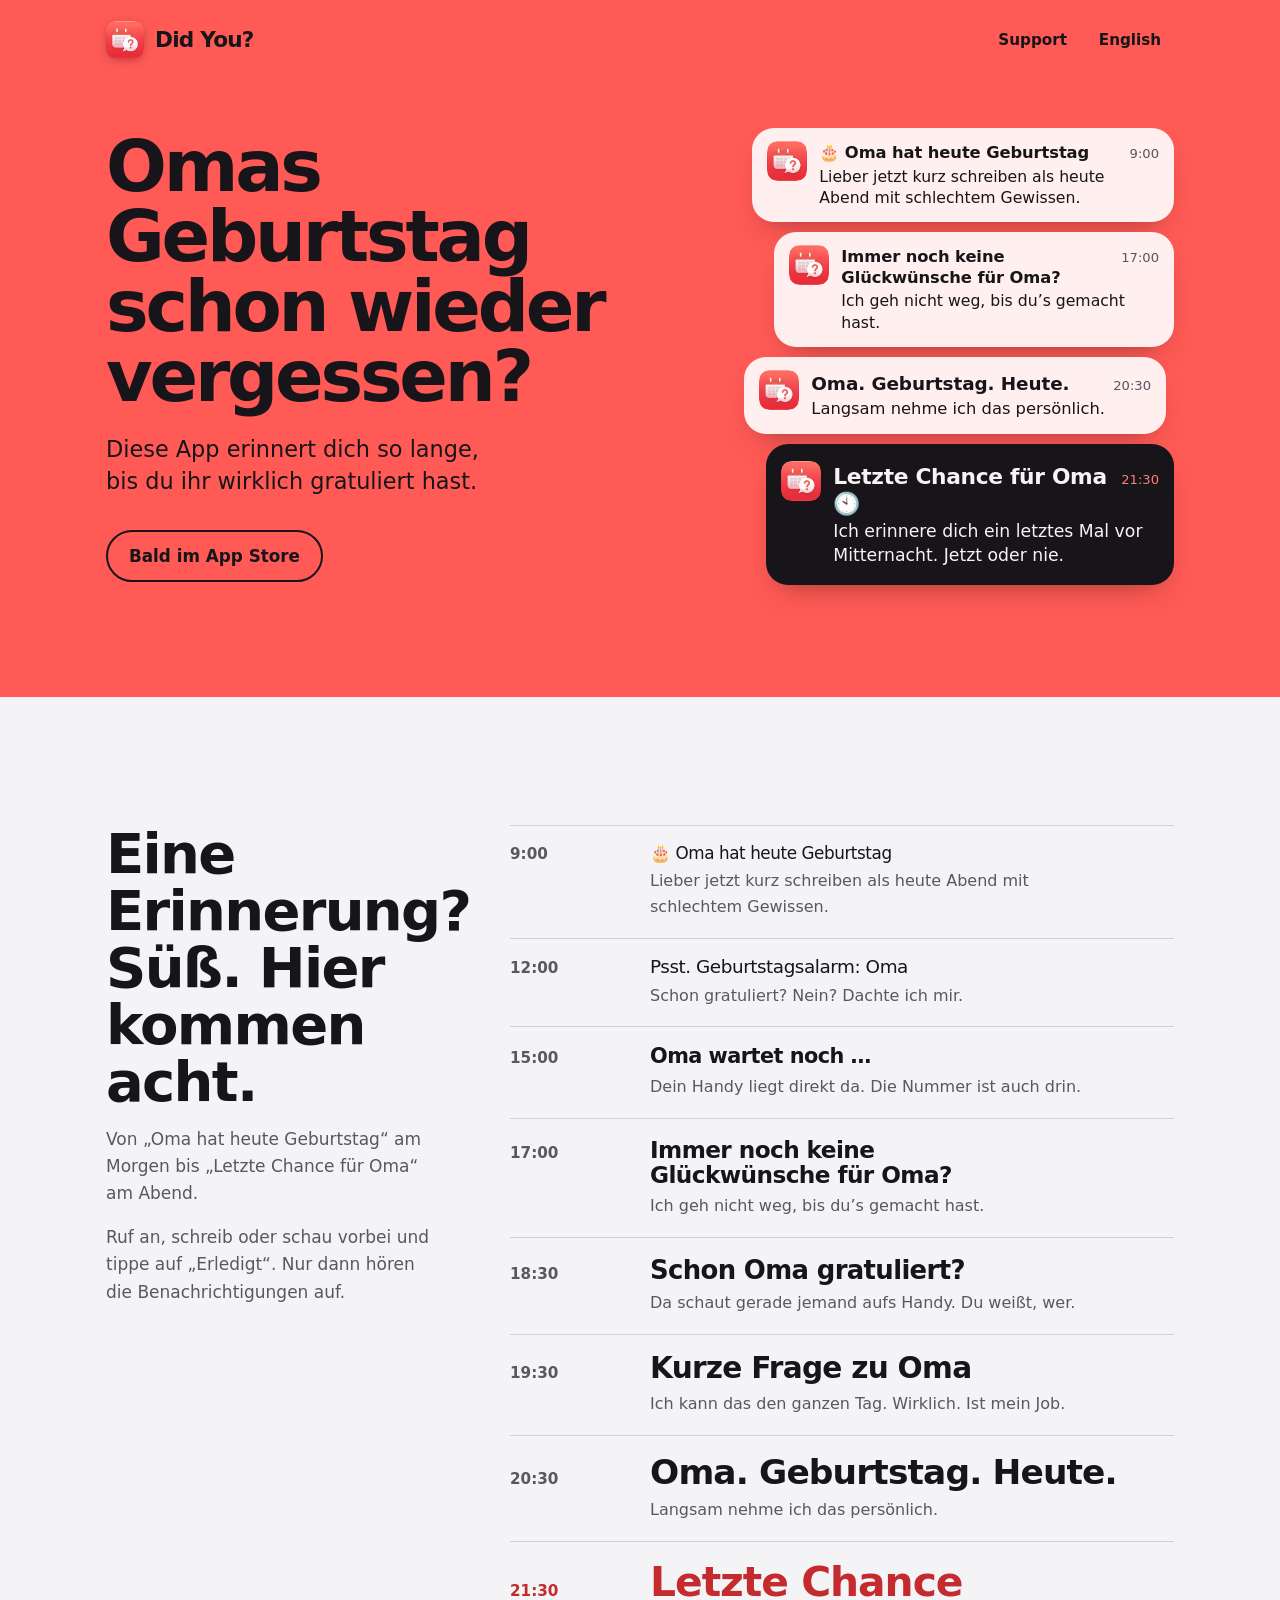
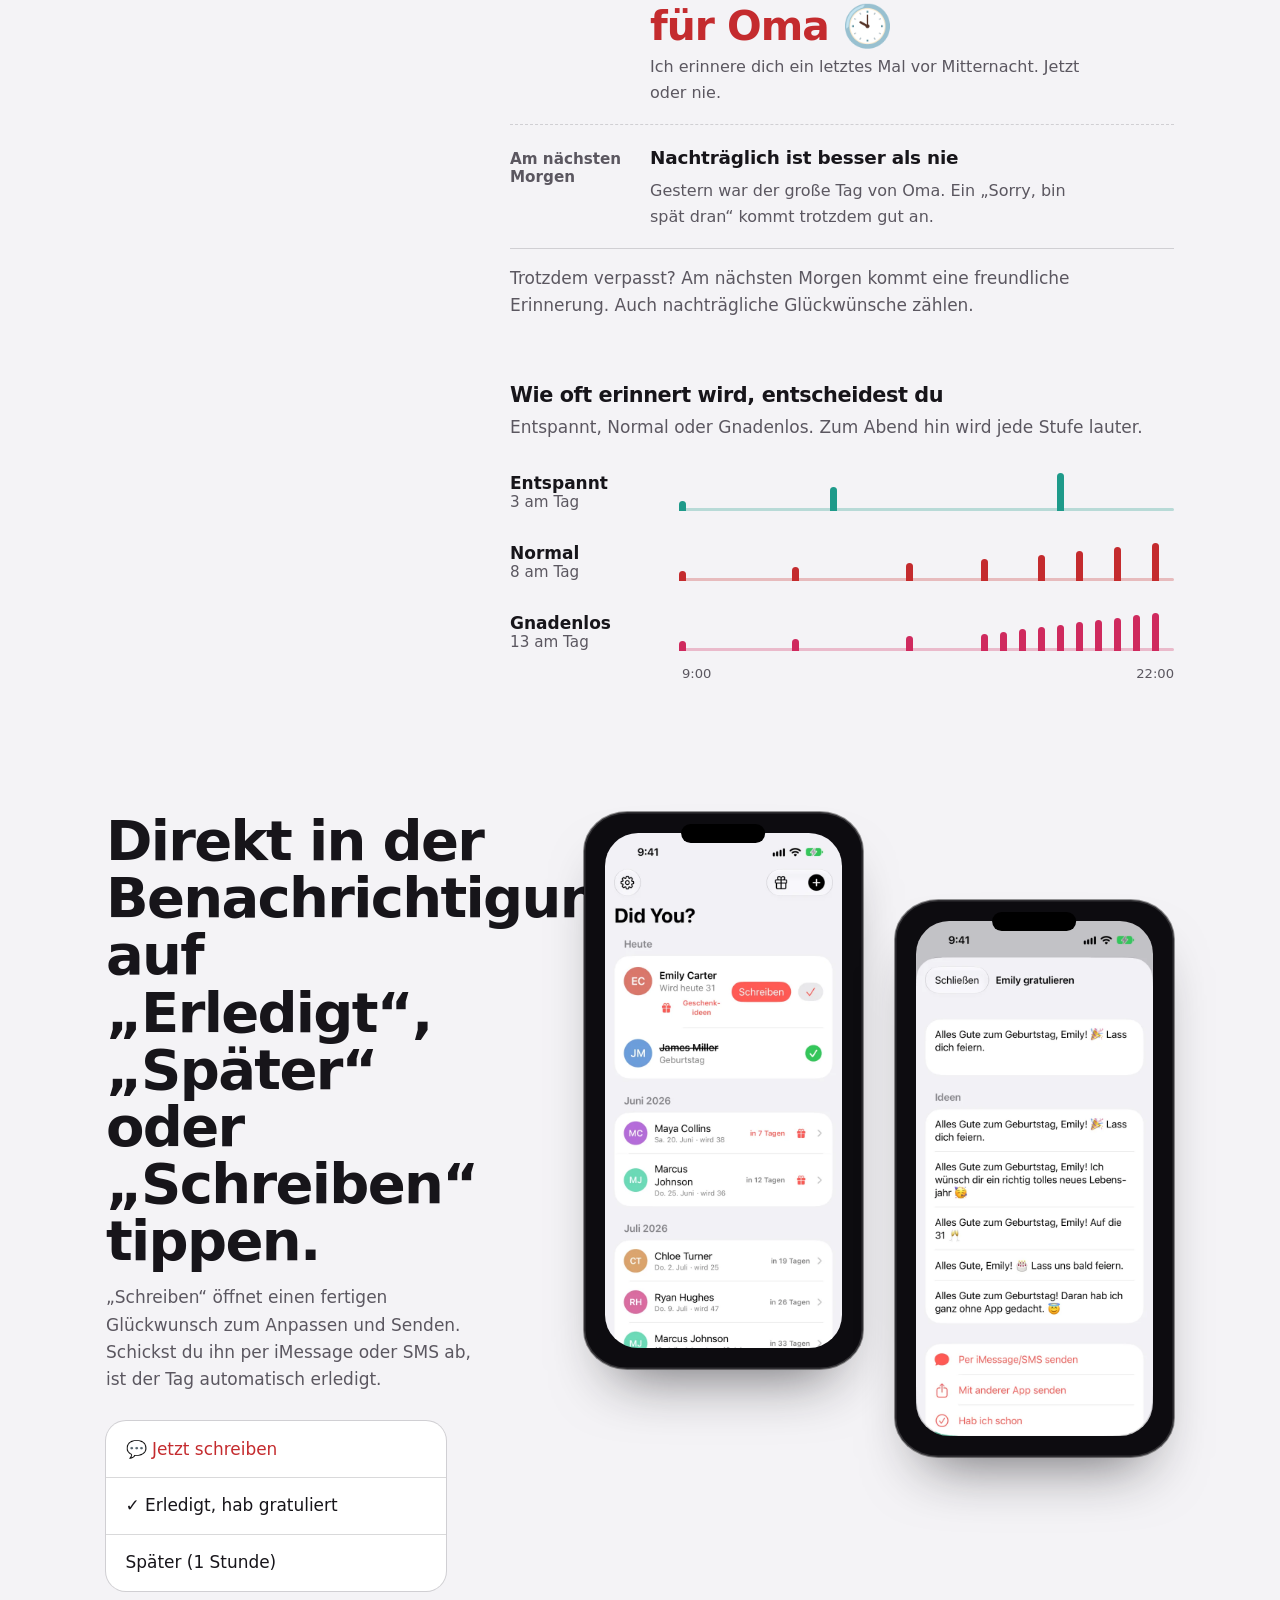
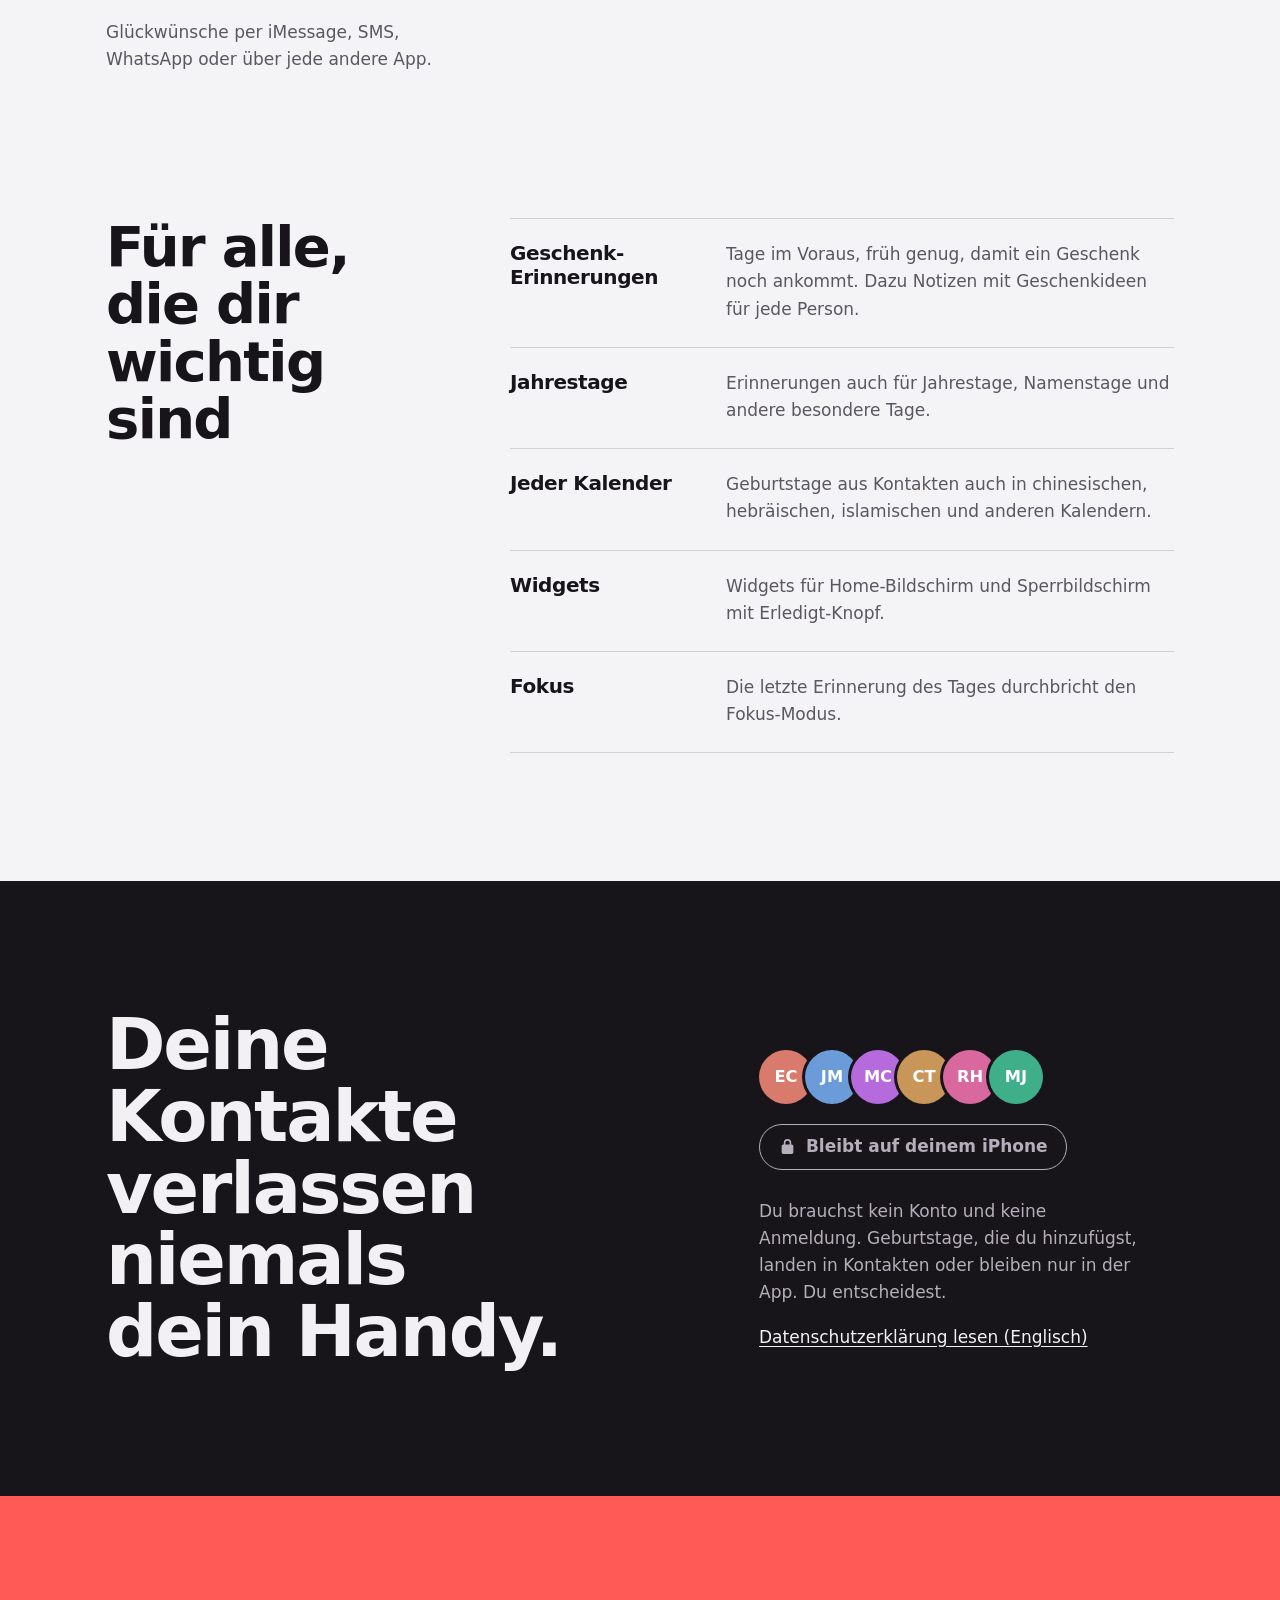
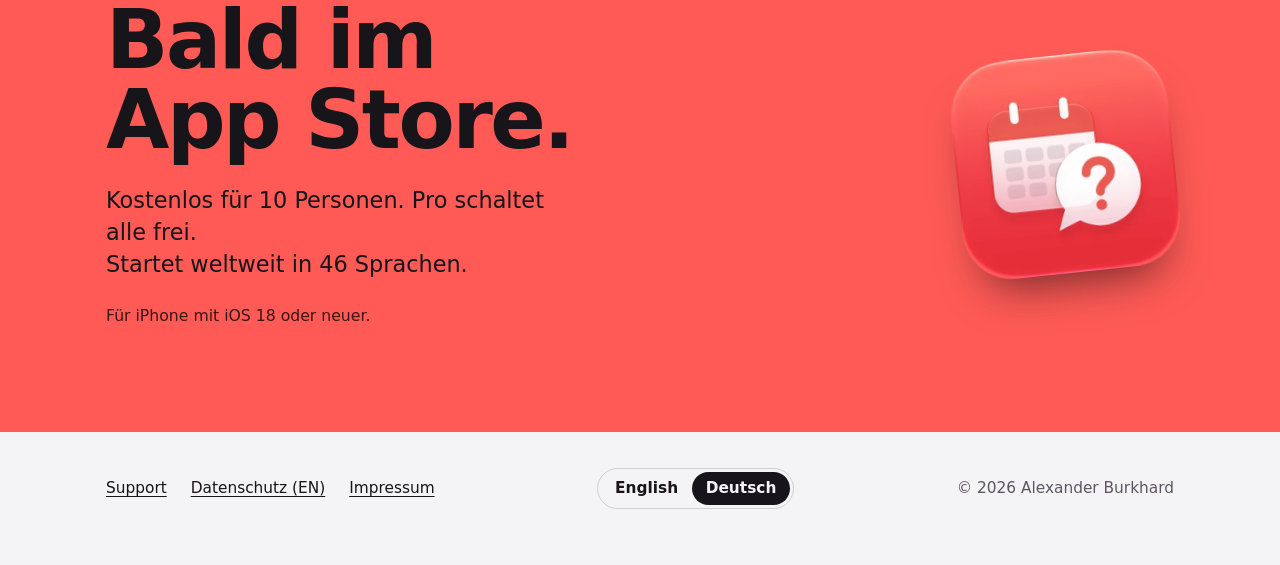
==== de/index.html @ 3298ea06 "Landing page (EN and DE): nag-stack hero, day ladder, levels, Text/Done, privacy, coming soon; suppo" ====
<!doctype html>
<html lang="de">
<head>
<meta charset="utf-8">
<meta name="viewport" content="width=device-width,initial-scale=1">
<title>Did You? – Geburtstagskalender</title>
<meta name="description" content="Für Geburtstage und Jahrestage: Diese App erinnert dich den ganzen Tag, bis du wirklich gratuliert hast.">
<meta name="theme-color" content="#FF5A55">
<meta property="og:title" content="Did You? – Geburtstagskalender">
<meta property="og:description" content="Für Geburtstage und Jahrestage: Diese App erinnert dich den ganzen Tag, bis du wirklich gratuliert hast.">
<meta property="og:type" content="website">
<link rel="canonical" href="https://didyou.alexanderburkhard.com/de/">
<link rel="alternate" hreflang="en" href="https://didyou.alexanderburkhard.com/">
<link rel="alternate" hreflang="de" href="https://didyou.alexanderburkhard.com/de/">
<link rel="alternate" hreflang="x-default" href="https://didyou.alexanderburkhard.com/">
<link rel="icon" href="../favicon.svg" type="image/svg+xml">
<link rel="apple-touch-icon" href="../apple-touch-icon.png">
<link rel="stylesheet" href="../style.css">
</head>
<body>
<a class="skip" href="#main">Zum Inhalt springen</a>

<div class="coral hero">
  <div class="wrap">
    <header class="top">
  <a class="brand" href="./"><img src="../img/icon.webp" alt="" width="38" height="38"><span>Did You?</span></a>
  <nav aria-label="Main">
    <a href="support/">Support</a>
    <a href="../" hreflang="en" lang="en">English</a>
  </nav>
</header>
    <div class="hero-grid">
      <div>
        <h1>Omas Geburtstag schon wieder vergessen?</h1>
        <p class="lede">Diese App erinnert dich so lange, bis du ihr wirklich gratuliert hast.</p>
        <p class="soon">Bald im App Store</p>
      </div>
      <ol class="stack" aria-label="Benachrichtigungen zu einem Geburtstag, vom Morgen bis zum Abend">
      <li class="note" style="--i:0"><img src="../img/icon.webp" alt="" width="40" height="40"><div><p class="note-top"><b>🎂 Oma hat heute Geburtstag</b><time datetime="09:00">9:00</time></p><p>Lieber jetzt kurz schreiben als heute Abend mit schlechtem Gewissen.</p></div></li>
      <li class="note" style="--i:1"><img src="../img/icon.webp" alt="" width="40" height="40"><div><p class="note-top"><b>Immer noch keine Glückwünsche für Oma?</b><time datetime="17:00">17:00</time></p><p>Ich geh nicht weg, bis du’s gemacht hast.</p></div></li>
      <li class="note" style="--i:2"><img src="../img/icon.webp" alt="" width="40" height="40"><div><p class="note-top"><b>Oma. Geburtstag. Heute.</b><time datetime="20:30">20:30</time></p><p>Langsam nehme ich das persönlich.</p></div></li>
      <li class="note" style="--i:3"><img src="../img/icon.webp" alt="" width="40" height="40"><div><p class="note-top"><b>Letzte Chance für Oma 🕙</b><time datetime="21:30">21:30</time></p><p>Ich erinnere dich ein letztes Mal vor Mitternacht. Jetzt oder nie.</p></div></li>
      </ol>
    </div>
  </div>
</div>

<main id="main">
  <section class="section wrap">
    <div class="split">
      <div class="sticky copy">
        <h2>Eine Erinnerung? Süß. Hier kommen acht.</h2>
        <p>Von „Oma hat heute Geburtstag“ am Morgen bis „Letzte Chance für Oma“ am Abend.</p>
        <p>Ruf an, schreib oder schau vorbei und tippe auf „Erledigt“. Nur dann hören die Benachrichtigungen auf.</p>
      </div>
      <div>
        <ol class="day">
        <li style="--s:1.05rem;--w:500"><time datetime="09:00">9:00</time><div><p class="t">🎂 Oma hat heute Geburtstag</p><p class="b">Lieber jetzt kurz schreiben als heute Abend mit schlechtem Gewissen.</p></div></li>
        <li style="--s:1.15rem;--w:500"><time datetime="12:00">12:00</time><div><p class="t">Psst. Geburtstagsalarm: Oma</p><p class="b">Schon gratuliert? Nein? Dachte ich mir.</p></div></li>
        <li style="--s:1.3rem;--w:600"><time datetime="15:00">15:00</time><div><p class="t">Oma wartet noch …</p><p class="b">Dein Handy liegt direkt da. Die Nummer ist auch drin.</p></div></li>
        <li style="--s:1.45rem;--w:600"><time datetime="17:00">17:00</time><div><p class="t">Immer noch keine Glückwünsche für Oma?</p><p class="b">Ich geh nicht weg, bis du’s gemacht hast.</p></div></li>
        <li style="--s:1.62rem;--w:700"><time datetime="18:30">18:30</time><div><p class="t">Schon Oma gratuliert?</p><p class="b">Da schaut gerade jemand aufs Handy. Du weißt, wer.</p></div></li>
        <li style="--s:1.85rem;--w:700"><time datetime="19:30">19:30</time><div><p class="t">Kurze Frage zu Oma</p><p class="b">Ich kann das den ganzen Tag. Wirklich. Ist mein Job.</p></div></li>
        <li style="--s:2.15rem;--w:800"><time datetime="20:30">20:30</time><div><p class="t">Oma. Geburtstag. Heute.</p><p class="b">Langsam nehme ich das persönlich.</p></div></li>
        <li class="last" style="--s:2.55rem;--w:800"><time datetime="21:30">21:30</time><div><p class="t">Letzte Chance für Oma 🕙</p><p class="b">Ich erinnere dich ein letztes Mal vor Mitternacht. Jetzt oder nie.</p></div></li>
        <li class="late"><span class="when">Am nächsten Morgen</span><div><p class="t">Nachträglich ist besser als nie</p><p class="b">Gestern war der große Tag von Oma. Ein „Sorry, bin spät dran“ kommt trotzdem gut an.</p></div></li>
        </ol>
        <p class="late-note" style="color:var(--muted);margin:16px 0 0;max-width:52ch">Trotzdem verpasst? Am nächsten Morgen kommt eine freundliche Erinnerung. Auch nachträgliche Glückwünsche zählen.</p>
        <div class="levels">
          <h3>Wie oft erinnert wird, entscheidest du</h3>
          <p>Entspannt, Normal oder Gnadenlos. Zum Abend hin wird jede Stufe lauter.</p>
        <div class="lv"><div class="lv-name">Entspannt<small>3 am Tag</small></div><div class="strip" style="--c:var(--chill)" aria-hidden="true"><i style="--x:0.0%;--h:10px"></i><i style="--x:30.8%;--h:24px"></i><i style="--x:76.9%;--h:38px"></i></div></div>
        <div class="lv"><div class="lv-name">Normal<small>8 am Tag</small></div><div class="strip" style="--c:var(--coral-text)" aria-hidden="true"><i style="--x:0.0%;--h:10px"></i><i style="--x:23.1%;--h:14px"></i><i style="--x:46.2%;--h:18px"></i><i style="--x:61.5%;--h:22px"></i><i style="--x:73.1%;--h:26px"></i><i style="--x:80.8%;--h:30px"></i><i style="--x:88.5%;--h:34px"></i><i style="--x:96.2%;--h:38px"></i></div></div>
        <div class="lv"><div class="lv-name">Gnadenlos<small>13 am Tag</small></div><div class="strip" style="--c:var(--relentless)" aria-hidden="true"><i style="--x:0.0%;--h:10px"></i><i style="--x:23.1%;--h:12px"></i><i style="--x:46.2%;--h:15px"></i><i style="--x:61.5%;--h:17px"></i><i style="--x:65.4%;--h:19px"></i><i style="--x:69.2%;--h:22px"></i><i style="--x:73.1%;--h:24px"></i><i style="--x:76.9%;--h:26px"></i><i style="--x:80.8%;--h:29px"></i><i style="--x:84.6%;--h:31px"></i><i style="--x:88.5%;--h:33px"></i><i style="--x:92.3%;--h:36px"></i><i style="--x:96.2%;--h:38px"></i></div></div>
          <div class="axis" aria-hidden="true"><span>9:00</span><span>22:00</span></div>
        </div>
      </div>
    </div>
  </section>

  <section class="section wrap" style="padding-top:0">
    <div class="split flip">
      <div class="copy act">
        <h2>Direkt in der Benachrichtigung auf „Erledigt“, „Später“ oder „Schreiben“ tippen.</h2>
        <p>„Schreiben“ öffnet einen fertigen Glückwunsch zum Anpassen und Senden. Schickst du ihn per iMessage oder SMS ab, ist der Tag automatisch erledigt.</p>
        <ul class="actions" aria-label="Aktionen in der Benachrichtigung">
        <li>💬 Jetzt schreiben</li>
        <li>✓ Erledigt, hab gratuliert</li>
        <li>Später (1 Stunde)</li>
        </ul>
        <p class="after">Glückwünsche per iMessage, SMS, WhatsApp oder über jede andere App.</p>
      </div>
      <div class="phones">
        <figure class="phone"><picture><source media="(prefers-color-scheme: dark)" srcset="../img/home-de-dark.webp"><img src="../img/home-de-light.webp" alt="Die Startseite der App: ein Geburtstag heute mit den Knöpfen Schreiben und Erledigt, darunter die nächsten Geburtstage." width="640" height="1392" loading="lazy"></picture></figure>
        <figure class="phone"><picture><source media="(prefers-color-scheme: dark)" srcset="../img/compose-de-dark.webp"><img src="../img/compose-de-light.webp" alt="Die Glückwunsch-Ansicht: fertige Geburtstagsnachrichten, darunter Per iMessage/SMS senden und Mit anderer App senden." width="640" height="1392" loading="lazy"></picture></figure>
      </div>
    </div>
  </section>

  <section class="section wrap" style="padding-top:0">
    <div class="split">
      <div class="sticky copy">
        <h2>Für alle, die dir wichtig sind</h2>
      </div>
      <div class="facts">
      <div class="fact"><h3>Geschenk-Erinnerungen</h3><p>Tage im Voraus, früh genug, damit ein Geschenk noch ankommt. Dazu Notizen mit Geschenkideen für jede Person.</p></div>
      <div class="fact"><h3>Jahrestage</h3><p>Erinnerungen auch für Jahrestage, Namenstage und andere besondere Tage.</p></div>
      <div class="fact"><h3>Jeder Kalender</h3><p>Geburtstage aus Kontakten auch in chinesischen, hebräischen, islamischen und anderen Kalendern.</p></div>
      <div class="fact"><h3>Widgets</h3><p>Widgets für Home-Bildschirm und Sperrbildschirm mit Erledigt-Knopf.</p></div>
      <div class="fact"><h3>Fokus</h3><p>Die letzte Erinnerung des Tages durchbricht den Fokus-Modus.</p></div>
      </div>
    </div>
  </section>

  <section class="band">
    <div class="section wrap">
      <div class="band-grid">
        <h2>Deine Kontakte verlassen niemals dein Handy.</h2>
        <div>
          <ul class="faces" aria-hidden="true"><li style="background:#D97B6C">EC</li><li style="background:#6B9BD8">JM</li><li style="background:#B56BDB">MC</li><li style="background:#C9965A">CT</li><li style="background:#D9689F">RH</li><li style="background:#3FAF8A">MJ</li></ul>
          <p class="stays"><svg viewBox="0 0 16 16" aria-hidden="true"><path fill="currentColor" d="M8 1a3.5 3.5 0 0 0-3.5 3.5V6H4a1.5 1.5 0 0 0-1.5 1.5v6A1.5 1.5 0 0 0 4 15h8a1.5 1.5 0 0 0 1.5-1.5v-6A1.5 1.5 0 0 0 12 6h-.5V4.5A3.5 3.5 0 0 0 8 1Zm2 5H6V4.5a2 2 0 1 1 4 0V6Z"/></svg><span>Bleibt auf deinem iPhone</span></p>
          <p>Du brauchst kein Konto und keine Anmeldung. Geburtstage, die du hinzufügst, landen in Kontakten oder bleiben nur in der App. Du entscheidest.</p>
          <p><a href="../privacy/" hreflang="en" lang="en">Datenschutzerklärung lesen (Englisch)</a></p>
        </div>
      </div>
    </div>
  </section>

  <section class="coral closing">
    <div class="section wrap closing-grid">
      <div>
        <h2>Bald im App Store.</h2>
        <p class="lede">Kostenlos für 10 Personen. Pro schaltet alle frei.<br>Startet weltweit in 46 Sprachen.</p>
        <p class="fine quiet">Für iPhone mit iOS 18 oder neuer.</p>
      </div>
      <img class="closing-icon" src="../img/icon.webp" alt="" width="256" height="256">
    </div>
  </section>
</main>

<footer class="wrap foot">
  <nav aria-label="Footer">
    <a href="support/">Support</a>
    <a href="../privacy/" hreflang="en" lang="en">Datenschutz (EN)</a>
    <a href="../impressum/" hreflang="de" lang="de">Impressum</a>
  </nav>
  <div class="lang" aria-label="Language"><a href="../" hreflang="en" lang="en">English</a><span aria-current="true">Deutsch</span></div>
  <span>© 2026 Alexander Burkhard</span>
</footer>
</body>
</html>
---- style.css ----
/* Did You? site. One stylesheet for the landing pages and the support, privacy and impressum pages.
   System fonts only (SF Pro on Apple devices), no third-party requests. Light and dark follow the device. */

:root{
  color-scheme:light dark;
  --bg:#F4F3F6; --surface:#FFFFFF; --ink:#17151A; --muted:#5B5760; --line:rgba(23,21,26,.16);
  --coral:#FF5A55; --coral-text:#C42B2E;
  --on-coral:#17151A; --on-coral-2:#3A1517;
  --band:#17151A; --band-ink:#F3F0F4; --band-muted:#B4AFBA;
  --chill:#1E9A8A; --relentless:#CF2A5E;
  --font:-apple-system,BlinkMacSystemFont,"SF Pro Text","Segoe UI",system-ui,Roboto,"Helvetica Neue",Arial,sans-serif;
  --display:-apple-system,BlinkMacSystemFont,"SF Pro Display","Segoe UI",system-ui,Roboto,"Helvetica Neue",Arial,sans-serif;
  --round:ui-rounded,"SF Pro Rounded",-apple-system,BlinkMacSystemFont,"Segoe UI",system-ui,sans-serif;
  --gutter:clamp(20px,5vw,56px);
  --max:1180px;
}
@media (prefers-color-scheme:dark){
  :root{
    --bg:#17151A; --surface:#232027; --ink:#F3F0F4; --muted:#A29DA8; --line:rgba(243,240,244,.17);
    --coral-text:#FF7B76;
    --band:#262329; --band-ink:#F3F0F4; --band-muted:#B4AFBA;
    --chill:#4CC9B8; --relentless:#F0548A;
  }
}

*,*::before,*::after{box-sizing:border-box}
html{-webkit-text-size-adjust:100%;scroll-behavior:smooth}
body{margin:0;background:var(--bg);color:var(--ink);font:400 1.0625rem/1.6 var(--font);-webkit-font-smoothing:antialiased;text-rendering:optimizeLegibility}
img{max-width:100%;height:auto}
a{color:var(--coral-text);text-underline-offset:.18em}
a:hover{text-decoration-thickness:2px}
:focus-visible{outline:3px solid currentColor;outline-offset:3px;border-radius:4px}
.wrap{max-width:var(--max);margin-inline:auto;padding-inline:var(--gutter)}
.skip{position:absolute;left:-999px;top:8px;background:var(--ink);color:var(--bg);padding:.6em 1em;border-radius:8px;z-index:10}
.skip:focus{left:8px}

/* Coral fields: the app icon's colour, flat. Text on them is the charcoal ink, never white. */
.coral{background:var(--coral);color:var(--on-coral)}
.coral a{color:inherit}
.coral .quiet{color:var(--on-coral-2)}

/* Header */
.top{display:flex;align-items:center;justify-content:space-between;gap:16px;padding-block:20px}
.brand{display:flex;align-items:center;gap:11px;color:inherit;text-decoration:none;font:800 1.35rem/1 var(--display);letter-spacing:-.035em}
.brand img{width:38px;height:38px;border-radius:10px;box-shadow:0 2px 8px -2px rgba(58,21,23,.45)}
.top nav{display:flex;gap:6px;font-weight:600;font-size:.95rem}
.top nav a{color:inherit;text-decoration:none;padding:.5em .85em;border-radius:999px}
.top nav a:hover{background:rgba(23,21,26,.12)}

/* Type */
h1,h2,h3{font-family:var(--display);margin:0;text-wrap:balance}
h1{font-weight:800;font-size:clamp(2.6rem,6.2vw,5.3rem);line-height:.98;letter-spacing:-.045em}
h2{font-weight:800;font-size:clamp(2rem,4.4vw,3.5rem);line-height:1.02;letter-spacing:-.04em}
html[lang=de] h2{letter-spacing:-.03em}
p{margin:0 0 1em}
.lede{font-size:clamp(1.12rem,1.9vw,1.4rem);line-height:1.42}
.section{padding-block:clamp(64px,10vw,128px)}
.split{display:grid;gap:40px}
@media (min-width:920px){
  .split{grid-template-columns:minmax(0,4fr) minmax(0,8fr);gap:72px}
  .split.flip{grid-template-columns:minmax(0,5fr) minmax(0,7fr);gap:56px}
  .sticky{position:sticky;top:32px;align-self:start}
}
.copy h2+p{margin-top:.9em}
.copy p{color:var(--muted);max-width:34ch}

/* Hero */
.hero{overflow-x:clip}
.hero-grid{display:grid;gap:44px;padding-block:clamp(20px,4vw,48px) clamp(56px,9vw,112px)}
@media (min-width:920px){.hero-grid{grid-template-columns:minmax(0,7fr) minmax(0,5fr);gap:56px;align-items:center}}
.hero h1{margin-bottom:.32em;max-width:11ch}
html[lang=de] .hero h1{max-width:12ch;font-size:clamp(2.45rem,5.6vw,4.7rem)}
.hero .lede{max-width:27ch;margin-bottom:32px}
.soon{display:inline-block;margin:0;border:2px solid var(--on-coral);border-radius:999px;padding:.62em 1.25em;font-weight:700;font-size:1.05rem;cursor:default}

/* The nag stack: notifications as iOS draws them, getting heavier through the day */
.stack{list-style:none;margin:0;padding:0;display:grid;gap:10px;max-width:480px;justify-self:end;width:100%}
.note{display:flex;gap:12px;align-items:flex-start;background:rgba(255,255,255,.9);color:#17151A;border-radius:22px;padding:13px 15px 14px;box-shadow:0 14px 28px -16px rgba(58,21,23,.55);animation:arrive .55s cubic-bezier(.2,.8,.2,1) both;animation-delay:calc(var(--i)*170ms + 150ms)}
.note img{flex:none;width:40px;height:40px;border-radius:10px}
.note div{min-width:0;flex:1}
.note-top{display:flex;justify-content:space-between;align-items:baseline;gap:12px;margin:0}
.note b{font:600 1.02rem/1.25 var(--font);letter-spacing:-.005em}
.note time{flex:none;font-size:.82rem;color:#5A5560}
.note p{margin:.15em 0 0;font-size:.98rem;line-height:1.35}
.note:nth-child(2){margin-left:22px}
.note:nth-child(3){margin-left:-8px;margin-right:8px}
.note:nth-child(3) b{font-size:1.15rem}
.note:nth-child(3) p{font-size:1.02rem}
.note:nth-child(4){margin-left:14px;background:#17151A;color:#F7F3F5;padding-block:17px 18px}
.note:nth-child(4) b{font-size:1.36rem;letter-spacing:-.015em}
.note:nth-child(4) p{font-size:1.08rem}
.note:nth-child(4) time{color:#FF7B76}
@keyframes arrive{from{opacity:0;transform:translateY(-14px)}to{opacity:1;transform:none}}
@media (prefers-reduced-motion:reduce){.note{animation:none}html{scroll-behavior:auto}}
@media (max-width:520px){.note:nth-child(2){margin-left:10px}.note:nth-child(3){margin-left:0;margin-right:0}.note:nth-child(4){margin-left:6px}}

/* The day: one nag per row, the type grows with the hour */
.day{list-style:none;margin:0;padding:0}
.day li{display:grid;grid-template-columns:7.5rem minmax(0,1fr);gap:20px;align-items:baseline;padding-block:18px;border-top:1px solid var(--line)}
.day li:last-child{border-bottom:1px solid var(--line)}
.day time,.day .when{font:600 .95rem/1.2 var(--round);font-variant-numeric:tabular-nums;color:var(--muted)}
.day .t{margin:0;font:var(--w) var(--s)/1.08 var(--display);letter-spacing:-.025em;text-wrap:balance;color:var(--ink)}
.day .b{margin:.4em 0 0;color:var(--muted);font-size:1rem;max-width:44ch}
.day .last .t,.day .last time{color:var(--coral-text)}
.day .late .t{font-size:1.15rem;font-weight:600;letter-spacing:-.01em}
.day .late{border-top-style:dashed}
@media (max-width:599px){.day li{grid-template-columns:1fr;gap:4px}.day .t{font-size:calc(var(--s)*.88)}.day .late .t{font-size:1.1rem}}

/* Levels: real slot times on a 9:00 to 22:00 axis */
.levels{margin-top:64px}
.levels h3{font-weight:700;font-size:1.3rem;line-height:1.2;letter-spacing:-.02em;margin-bottom:6px}
.levels>p{color:var(--muted);margin-bottom:12px}
.lv{display:grid;grid-template-columns:9.5rem minmax(0,1fr);gap:20px;align-items:end;padding-block:12px}
.lv-name{font-weight:700;line-height:1.2}
.lv-name small{display:block;font-weight:500;color:var(--muted);font-size:.95rem}
.strip{position:relative;height:46px}
.strip::after{content:"";position:absolute;inset:auto 0 0;height:3px;border-radius:2px;background:var(--c);opacity:.28}
.strip i{position:absolute;bottom:0;left:var(--x);width:7px;margin-left:-3.5px;height:var(--h);border-radius:4px 4px 0 0;background:var(--c)}
.axis{display:flex;justify-content:space-between;margin-left:calc(9.5rem + 20px);font-size:.82rem;color:var(--muted);font-variant-numeric:tabular-nums}
@media (max-width:599px){.lv{grid-template-columns:1fr;gap:8px}.axis{margin-left:0}}

/* Phones */
.phones{display:flex;gap:clamp(14px,3vw,32px);align-items:flex-start;max-width:640px}
.phones .phone{flex:1 1 0;min-width:0}
.phones .phone+.phone{margin-top:clamp(36px,8vw,88px)}
.phone{position:relative;margin:0;padding:3.6%;border-radius:15.5%/7%;background:#0D0C10;box-shadow:0 0 0 1.5px rgba(255,255,255,.14) inset,0 0 0 1px rgba(0,0,0,.4),0 34px 60px -30px rgba(23,21,26,.65)}
.phone img{display:block;width:100%;border-radius:14%/6.4%}
.phone::before{content:"";position:absolute;z-index:1;top:2.2%;left:50%;width:30%;height:3.3%;transform:translateX(-50%);background:#000;border-radius:99px}

/* iOS-style action list, with the app's real action titles */
.actions{list-style:none;margin:28px 0 0;padding:0;max-width:340px;background:var(--surface);border-radius:20px;overflow:hidden;box-shadow:0 0 0 1px var(--line)}
.actions li{padding:.85em 1.15em;font-size:1.06rem;font-weight:500}
.actions li+li{border-top:1px solid var(--line)}
.actions li:first-child{color:var(--coral-text)}
.copy .after{margin-top:28px}

/* Facts */
.fact{display:grid;grid-template-columns:minmax(0,12rem) minmax(0,1fr);gap:8px 24px;padding-block:22px 24px;border-top:1px solid var(--line)}
.fact:last-child{border-bottom:1px solid var(--line)}
.fact h3{font-weight:700;font-size:1.25rem;line-height:1.2;letter-spacing:-.02em}
.fact p{margin:0;color:var(--muted);max-width:44ch}
@media (max-width:599px){.fact{grid-template-columns:1fr}}

/* Privacy band */
.band{background:var(--band);color:var(--band-ink)}
.band h2{font-size:clamp(2.3rem,5.6vw,4.7rem);line-height:1;letter-spacing:-.045em;max-width:13ch}
.band-grid{display:grid;gap:40px}
@media (min-width:920px){.band-grid{grid-template-columns:minmax(0,7fr) minmax(0,5fr);gap:72px;align-items:end}}
.band p{color:var(--band-muted);max-width:36ch}
.band a{color:var(--band-ink)}
.faces{display:flex;margin:0 0 20px;padding:0;list-style:none}
.faces li{width:54px;height:54px;border-radius:50%;margin-left:-8px;display:grid;place-items:center;font:600 1.02rem/1 var(--font);color:#fff;box-shadow:0 0 0 3px var(--band)}
.faces li:first-child{margin-left:0}
.stays{display:inline-flex;align-items:center;gap:.6em;border:1.5px solid var(--band-muted);border-radius:999px;padding:.5em 1.1em;font-weight:600;color:var(--band-ink);margin:0 0 28px}
.stays svg{width:1em;height:1em;flex:none}

/* Closing */
.closing .section{padding-block:clamp(56px,9vw,104px)}
.closing-grid{display:grid;gap:40px;align-items:center}
@media (min-width:760px){.closing-grid{grid-template-columns:minmax(0,1fr) auto;gap:64px}}
.closing-icon{width:clamp(120px,17vw,220px);height:auto;border-radius:22.5%;transform:rotate(-6deg);box-shadow:0 28px 44px -20px rgba(58,21,23,.7)}
.closing h2{font-size:clamp(2.4rem,6.4vw,5.4rem);line-height:.98;letter-spacing:-.045em;max-width:12ch}
.closing p{max-width:34ch}
.closing .lede{margin-top:1.1em}
.closing .fine{font-size:.98rem;margin:0}

/* Footer */
.foot{display:flex;flex-wrap:wrap;gap:14px 36px;align-items:center;justify-content:space-between;padding-block:36px 56px;font-size:.96rem;color:var(--muted)}
.foot nav{display:flex;flex-wrap:wrap;gap:6px 24px}
.foot a{color:var(--ink)}
.lang{display:inline-flex;border:1.5px solid var(--line);border-radius:999px;padding:3px;font-weight:600}
.lang a,.lang span{padding:.28em .9em;border-radius:999px;text-decoration:none}
.lang span{background:var(--ink);color:var(--bg)}

/* Support, privacy, impressum */
.page-head{padding-block:clamp(20px,4vw,48px) clamp(40px,6vw,80px)}
.page-head h1{font-size:clamp(2.5rem,7vw,5rem);max-width:none}
.page-head .lede{margin:.7em 0 0;max-width:34ch;color:var(--on-coral-2)}
.page-head .lede a{color:var(--on-coral)}
.page{padding-block:clamp(40px,6vw,72px) clamp(56px,8vw,96px)}
.prose{max-width:68ch}
.prose h2{font-size:1.45rem;line-height:1.2;letter-spacing:-.025em;margin:2.2em 0 .5em}
.prose h2:first-child{margin-top:0}
.prose ul{padding-left:1.25em;margin:0 0 1em}
.prose li{margin:.35em 0}
.prose .short{border-left:5px solid var(--coral);padding:.1em 0 .1em 1.2em;margin:0 0 2em;font-size:1.12rem;line-height:1.5}
.faq{margin:0;max-width:68ch}
.faq div{padding-block:22px 24px;border-top:1px solid var(--line)}
.faq div:last-child{border-bottom:1px solid var(--line)}
.faq dt{font:700 1.2rem/1.25 var(--display);letter-spacing:-.02em;margin-bottom:.4em}
.faq dd{margin:0;color:var(--muted)}
.faq em{font-style:normal;font-weight:600;color:var(--ink)}
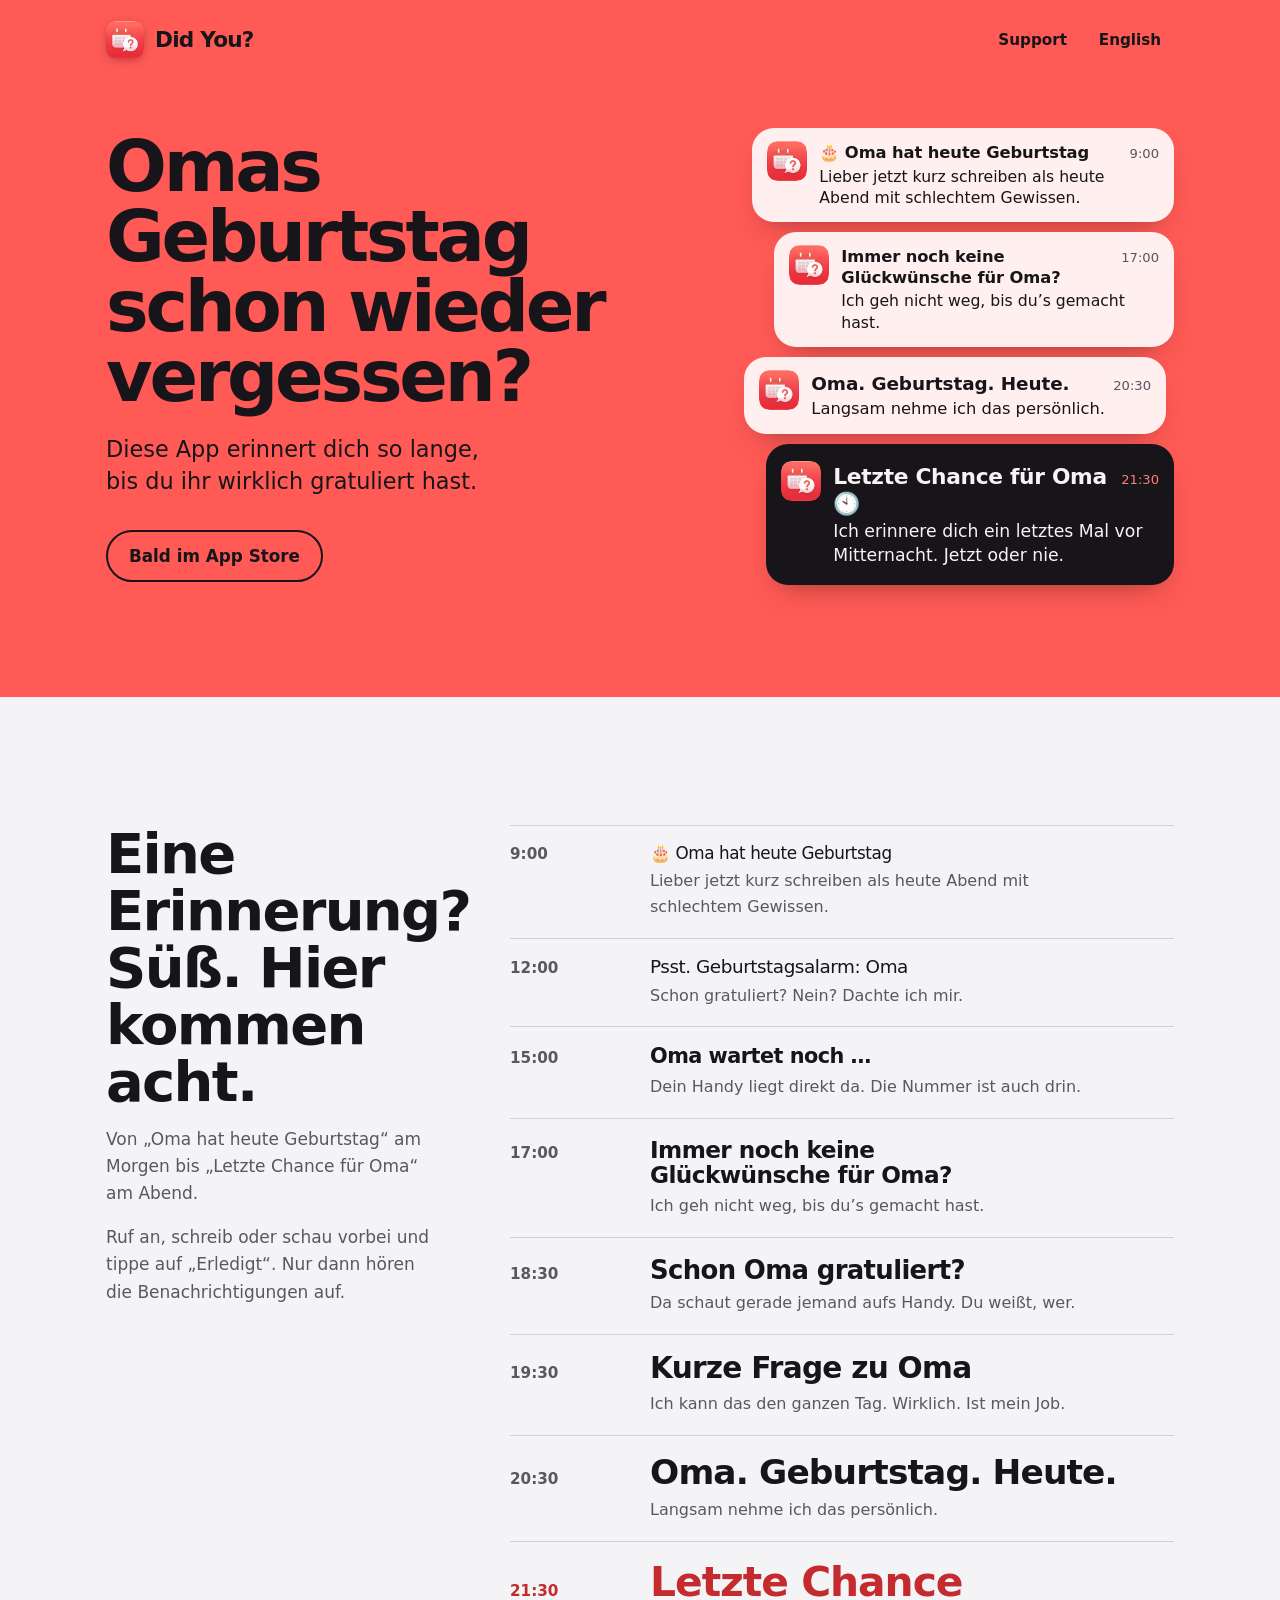
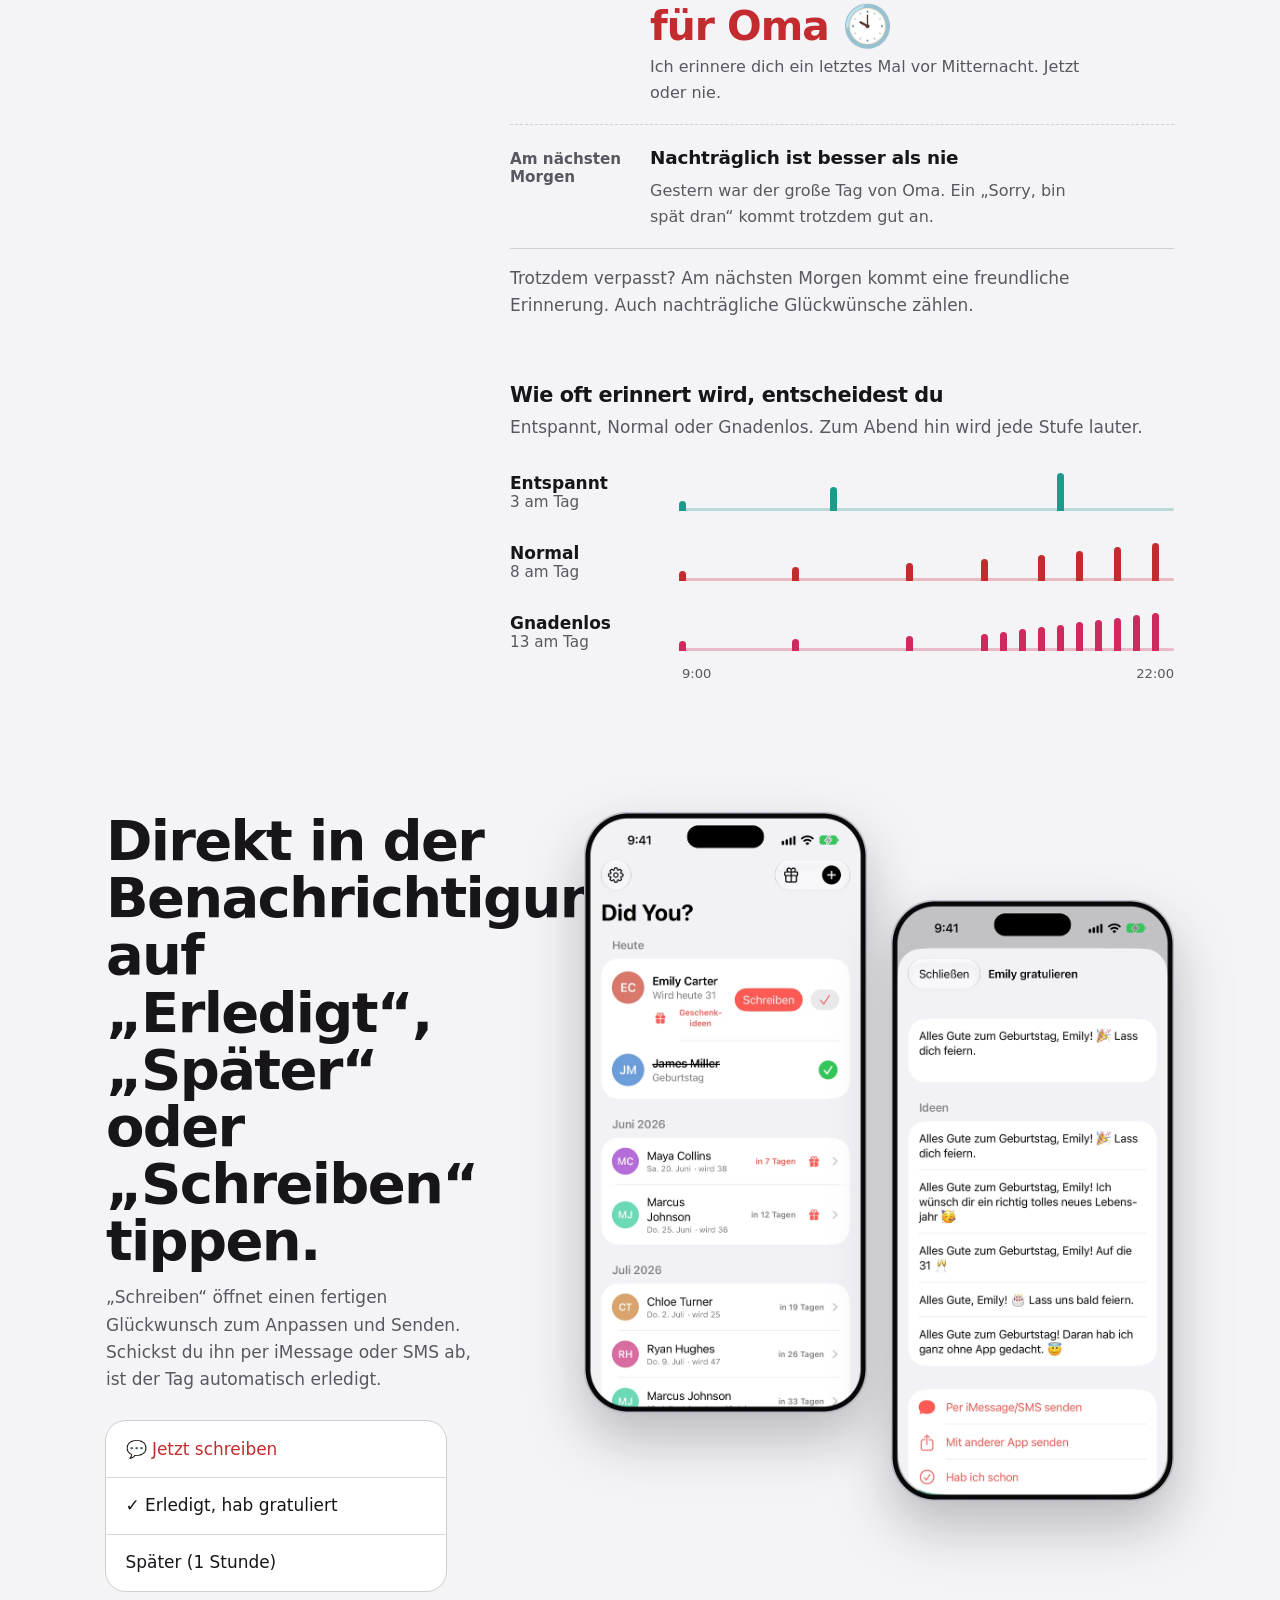
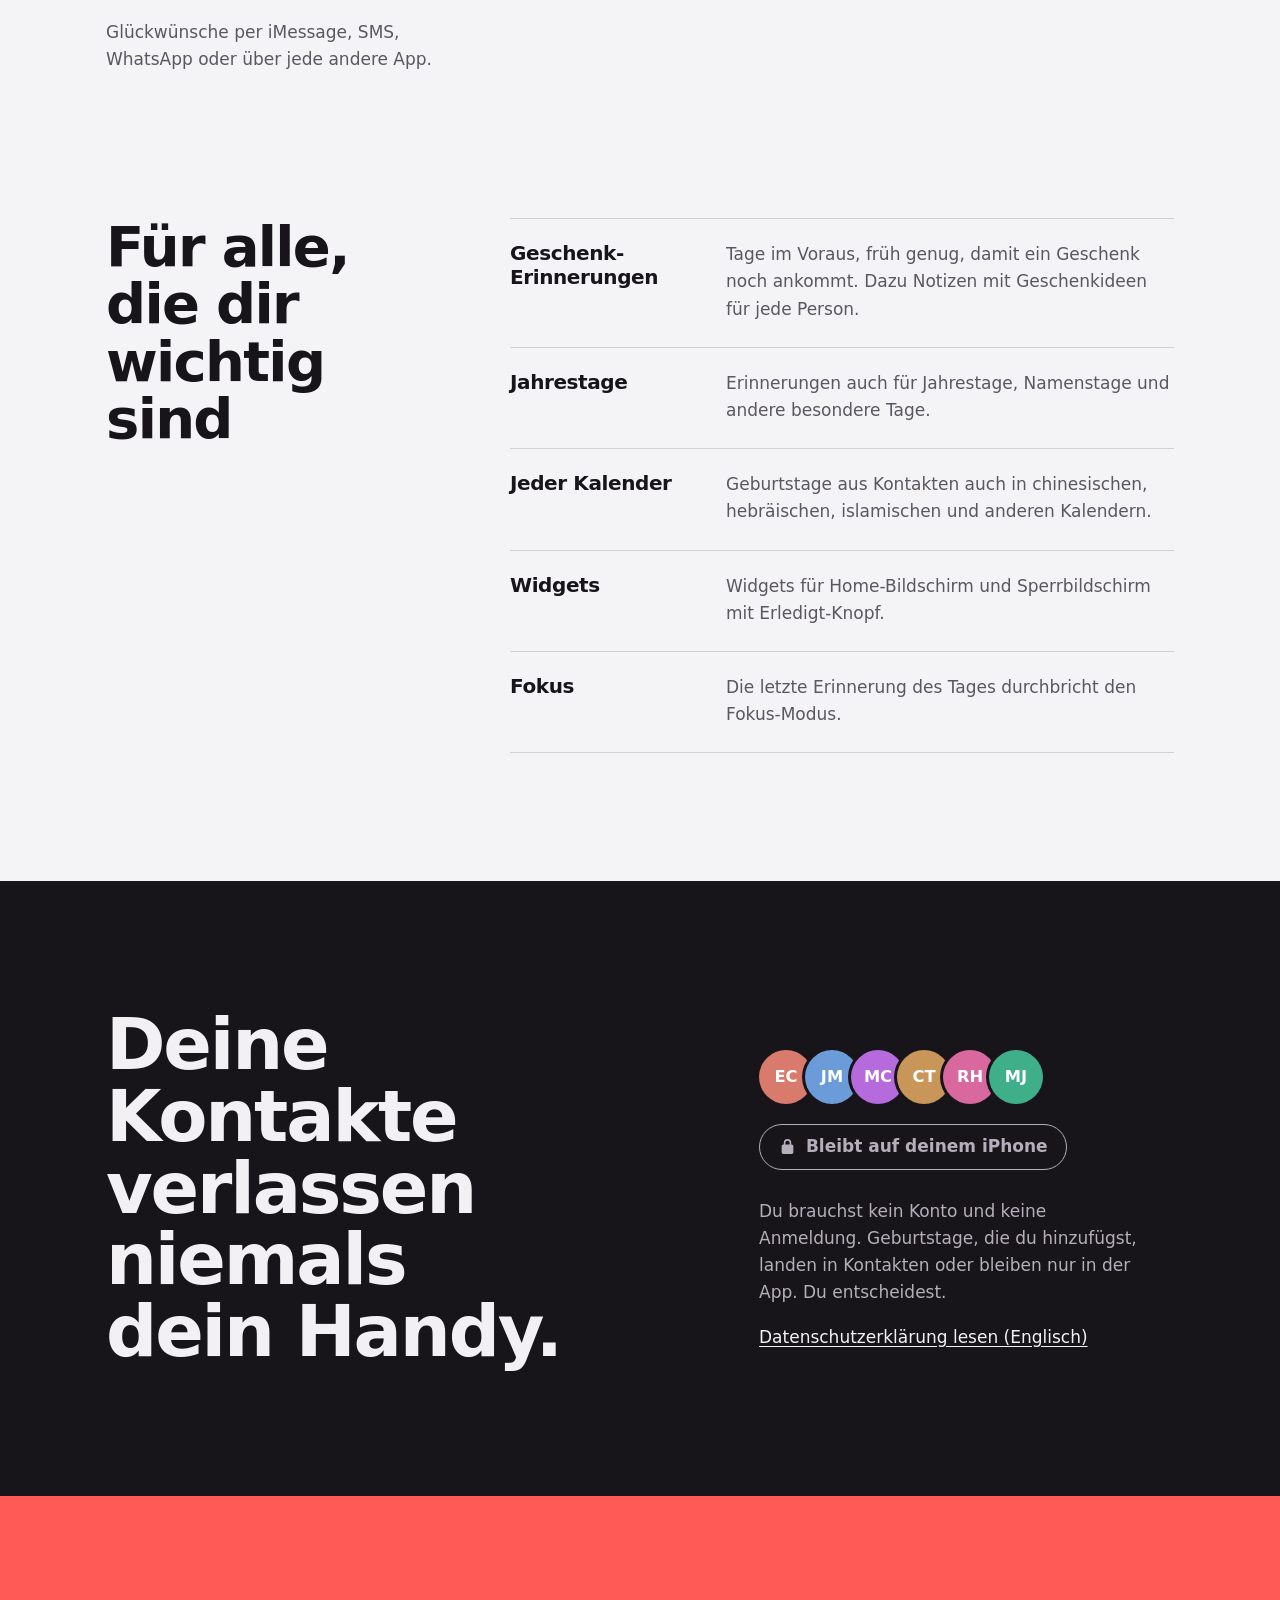
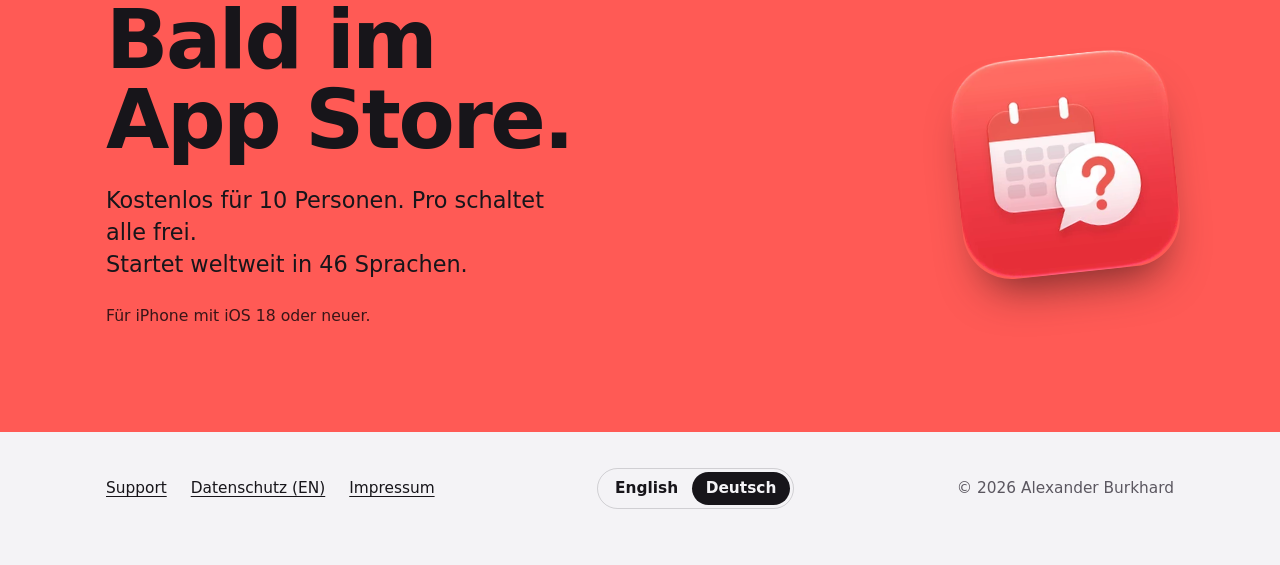
==== commit 7295bb2c: "Phone mockups: framed with the store renderer (framed_phone), transparent WebP at 2x; drop the CSS b" ====
--- a/de/index.html
+++ b/de/index.html
@@ -91,8 +91,8 @@
         <p class="after">Glückwünsche per iMessage, SMS, WhatsApp oder über jede andere App.</p>
       </div>
       <div class="phones">
-        <figure class="phone"><picture><source media="(prefers-color-scheme: dark)" srcset="../img/home-de-dark.webp"><img src="../img/home-de-light.webp" alt="Die Startseite der App: ein Geburtstag heute mit den Knöpfen Schreiben und Erledigt, darunter die nächsten Geburtstage." width="640" height="1392" loading="lazy"></picture></figure>
-        <figure class="phone"><picture><source media="(prefers-color-scheme: dark)" srcset="../img/compose-de-dark.webp"><img src="../img/compose-de-light.webp" alt="Die Glückwunsch-Ansicht: fertige Geburtstagsnachrichten, darunter Per iMessage/SMS senden und Mit anderer App senden." width="640" height="1392" loading="lazy"></picture></figure>
+        <picture class="phone"><source media="(prefers-color-scheme: dark)" srcset="../img/home-de-dark.webp"><img src="../img/home-de-light.webp" alt="Die Startseite der App: ein Geburtstag heute mit den Knöpfen Schreiben und Erledigt, darunter die nächsten Geburtstage." width="607" height="1288" loading="lazy"></picture>
+        <picture class="phone"><source media="(prefers-color-scheme: dark)" srcset="../img/compose-de-dark.webp"><img src="../img/compose-de-light.webp" alt="Die Glückwunsch-Ansicht: fertige Geburtstagsnachrichten, darunter Per iMessage/SMS senden und Mit anderer App senden." width="607" height="1288" loading="lazy"></picture>
       </div>
     </div>
   </section>
--- a/style.css
+++ b/style.css
@@ -119,13 +119,13 @@
 .axis{display:flex;justify-content:space-between;margin-left:calc(9.5rem + 20px);font-size:.82rem;color:var(--muted);font-variant-numeric:tabular-nums}
 @media (max-width:599px){.lv{grid-template-columns:1fr;gap:8px}.axis{margin-left:0}}
 
-/* Phones */
-.phones{display:flex;gap:clamp(14px,3vw,32px);align-items:flex-start;max-width:640px}
+/* Phones: framed with the app's store renderer (transparent WebP, drawn at 2x), so the page only places them */
+.phones{display:flex;gap:clamp(8px,2vw,24px);align-items:flex-start;max-width:700px}
 .phones .phone{flex:1 1 0;min-width:0}
 .phones .phone+.phone{margin-top:clamp(36px,8vw,88px)}
-.phone{position:relative;margin:0;padding:3.6%;border-radius:15.5%/7%;background:#0D0C10;box-shadow:0 0 0 1.5px rgba(255,255,255,.14) inset,0 0 0 1px rgba(0,0,0,.4),0 34px 60px -30px rgba(23,21,26,.65)}
-.phone img{display:block;width:100%;border-radius:14%/6.4%}
-.phone::before{content:"";position:absolute;z-index:1;top:2.2%;left:50%;width:30%;height:3.3%;transform:translateX(-50%);background:#000;border-radius:99px}
+.phone{display:block}
+.phone img{display:block;width:100%;height:auto;filter:drop-shadow(0 26px 28px rgba(23,21,26,.26))}
+@media (prefers-color-scheme:dark){.phone img{filter:drop-shadow(0 26px 28px rgba(0,0,0,.5))}}
 
 /* iOS-style action list, with the app's real action titles */
 .actions{list-style:none;margin:28px 0 0;padding:0;max-width:340px;background:var(--surface);border-radius:20px;overflow:hidden;box-shadow:0 0 0 1px var(--line)}
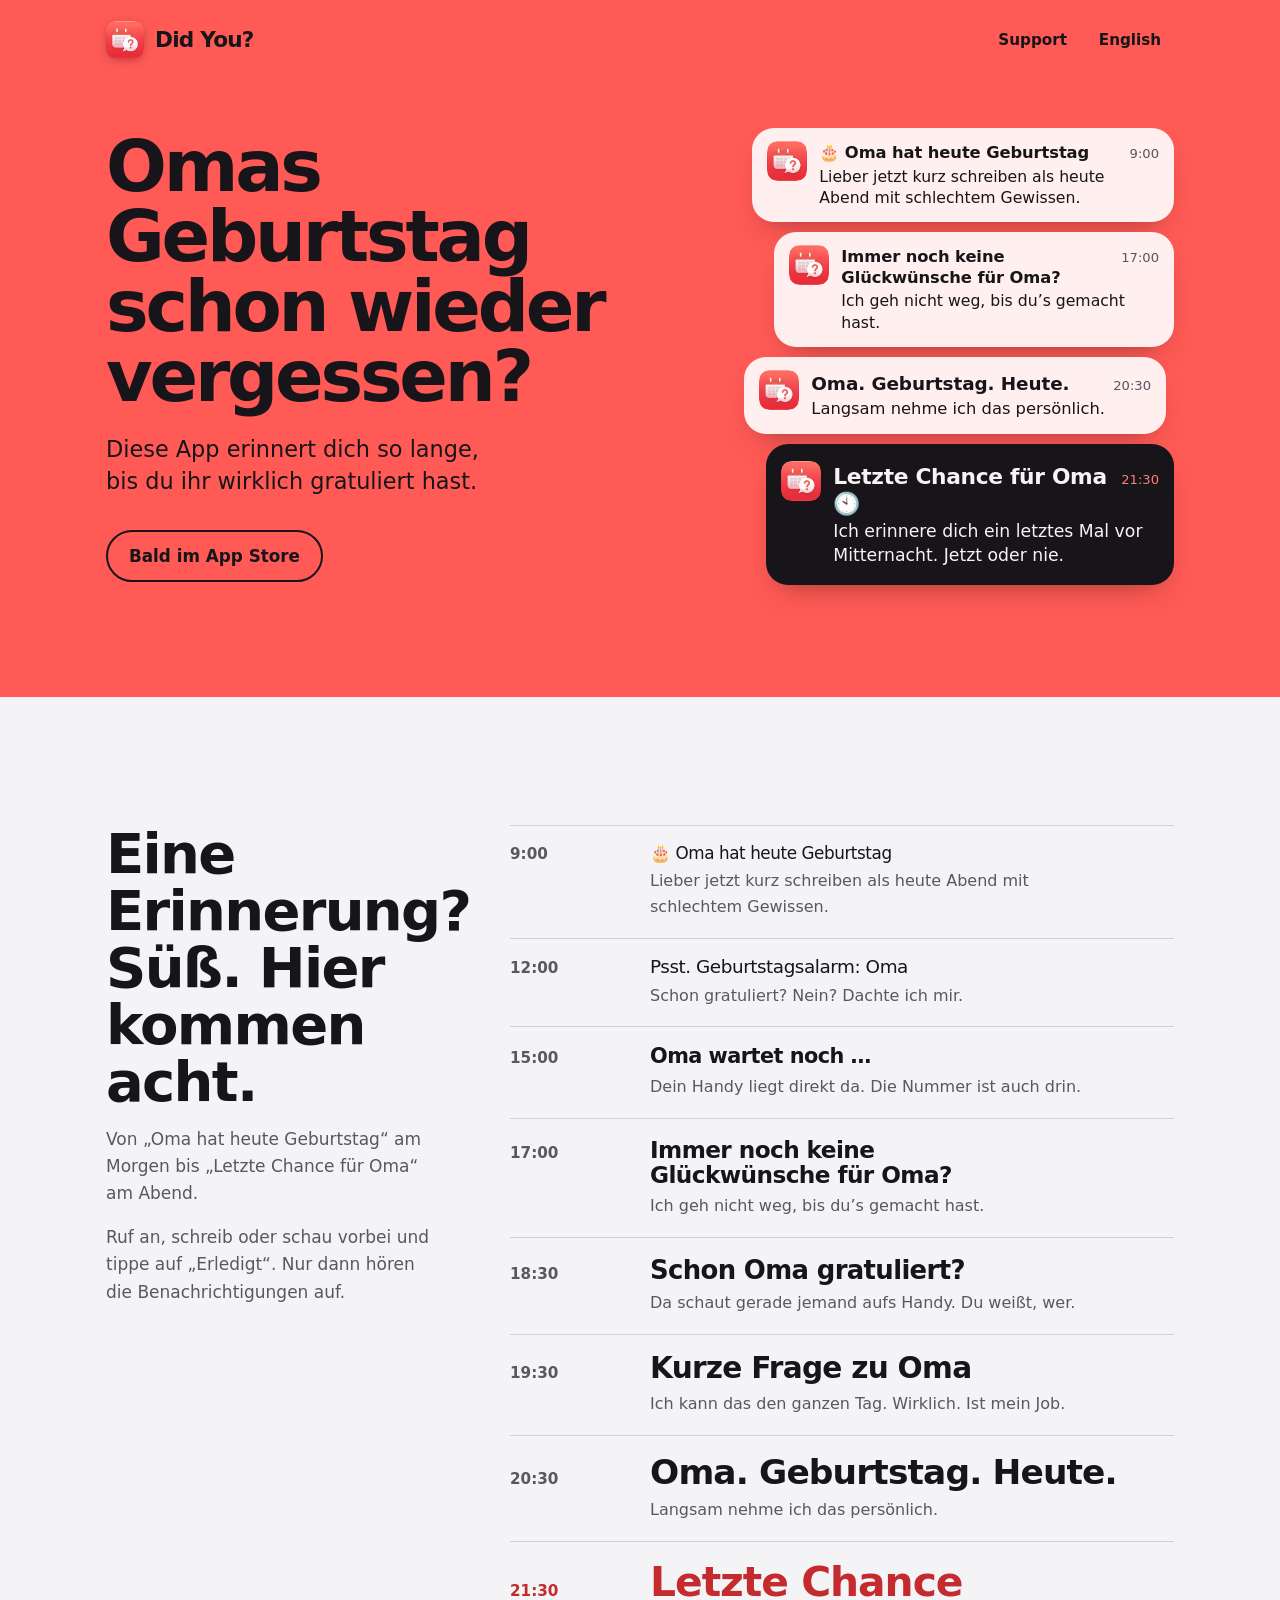
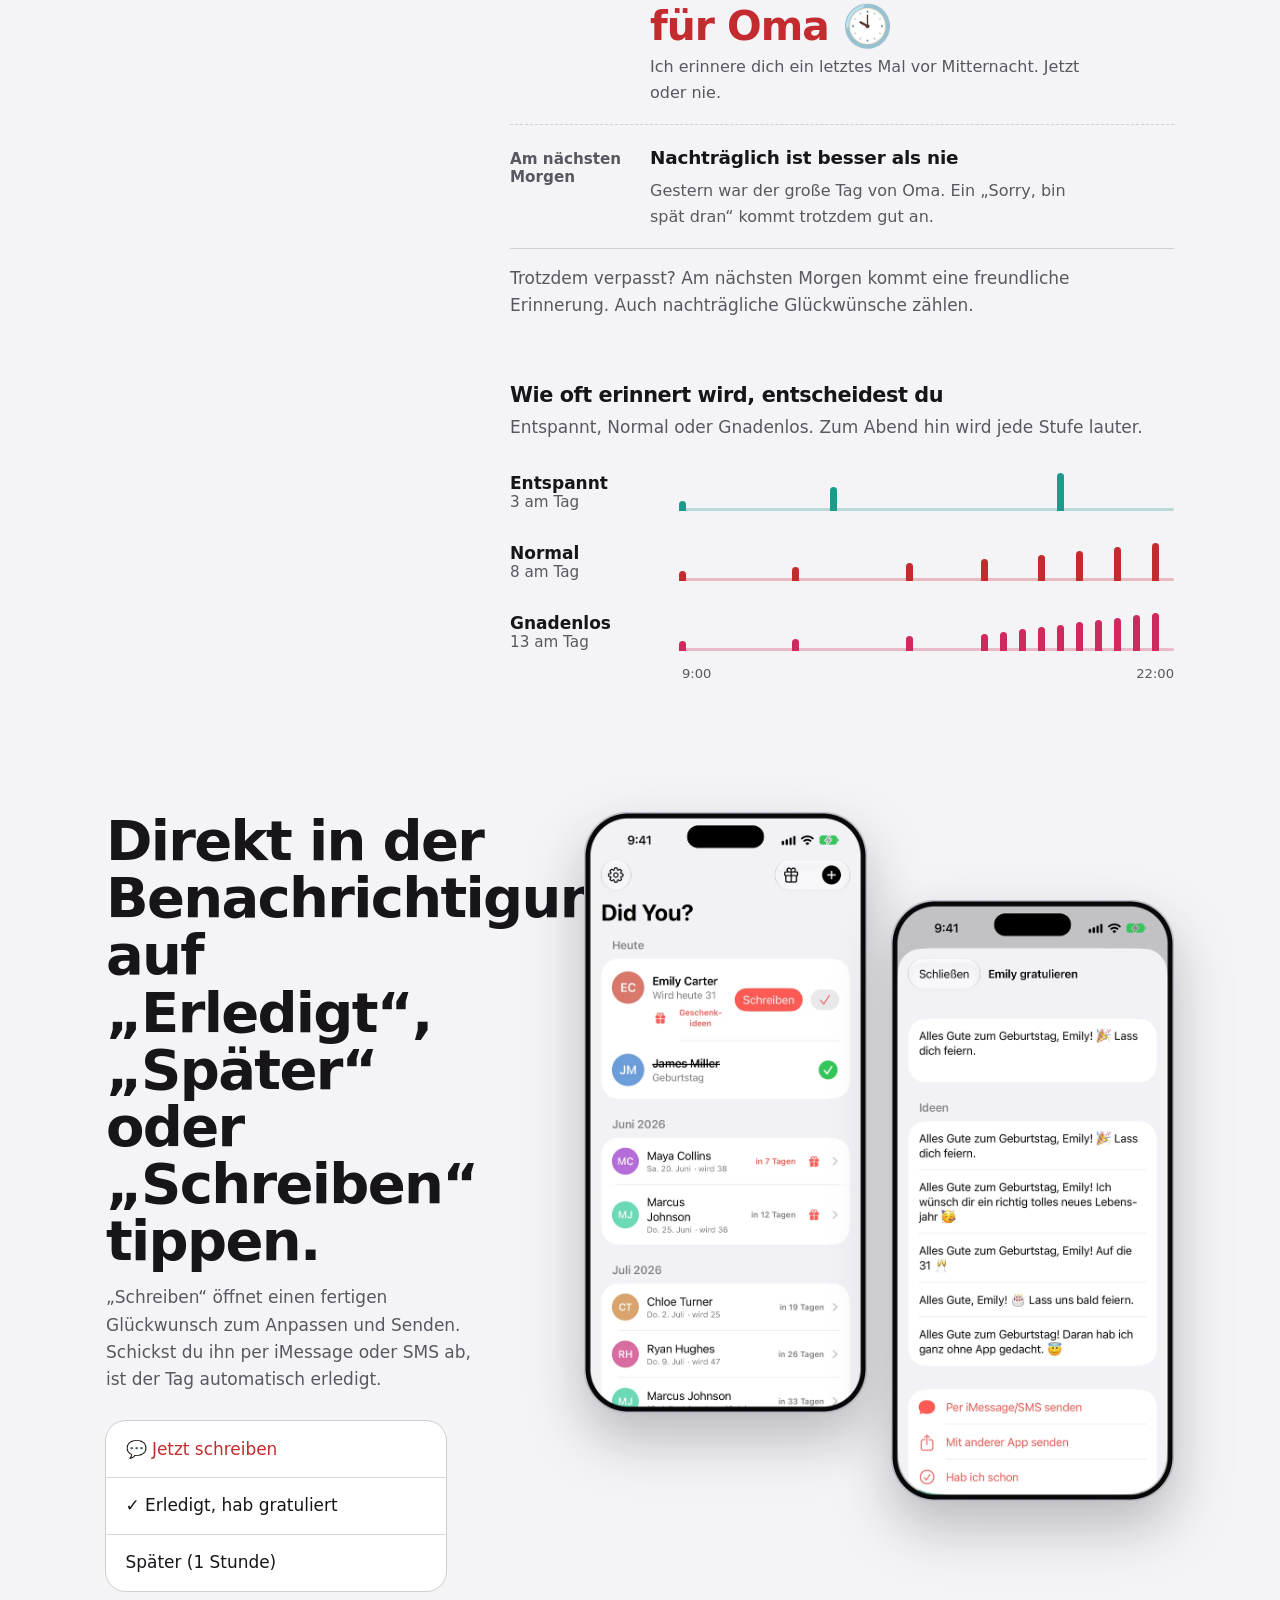
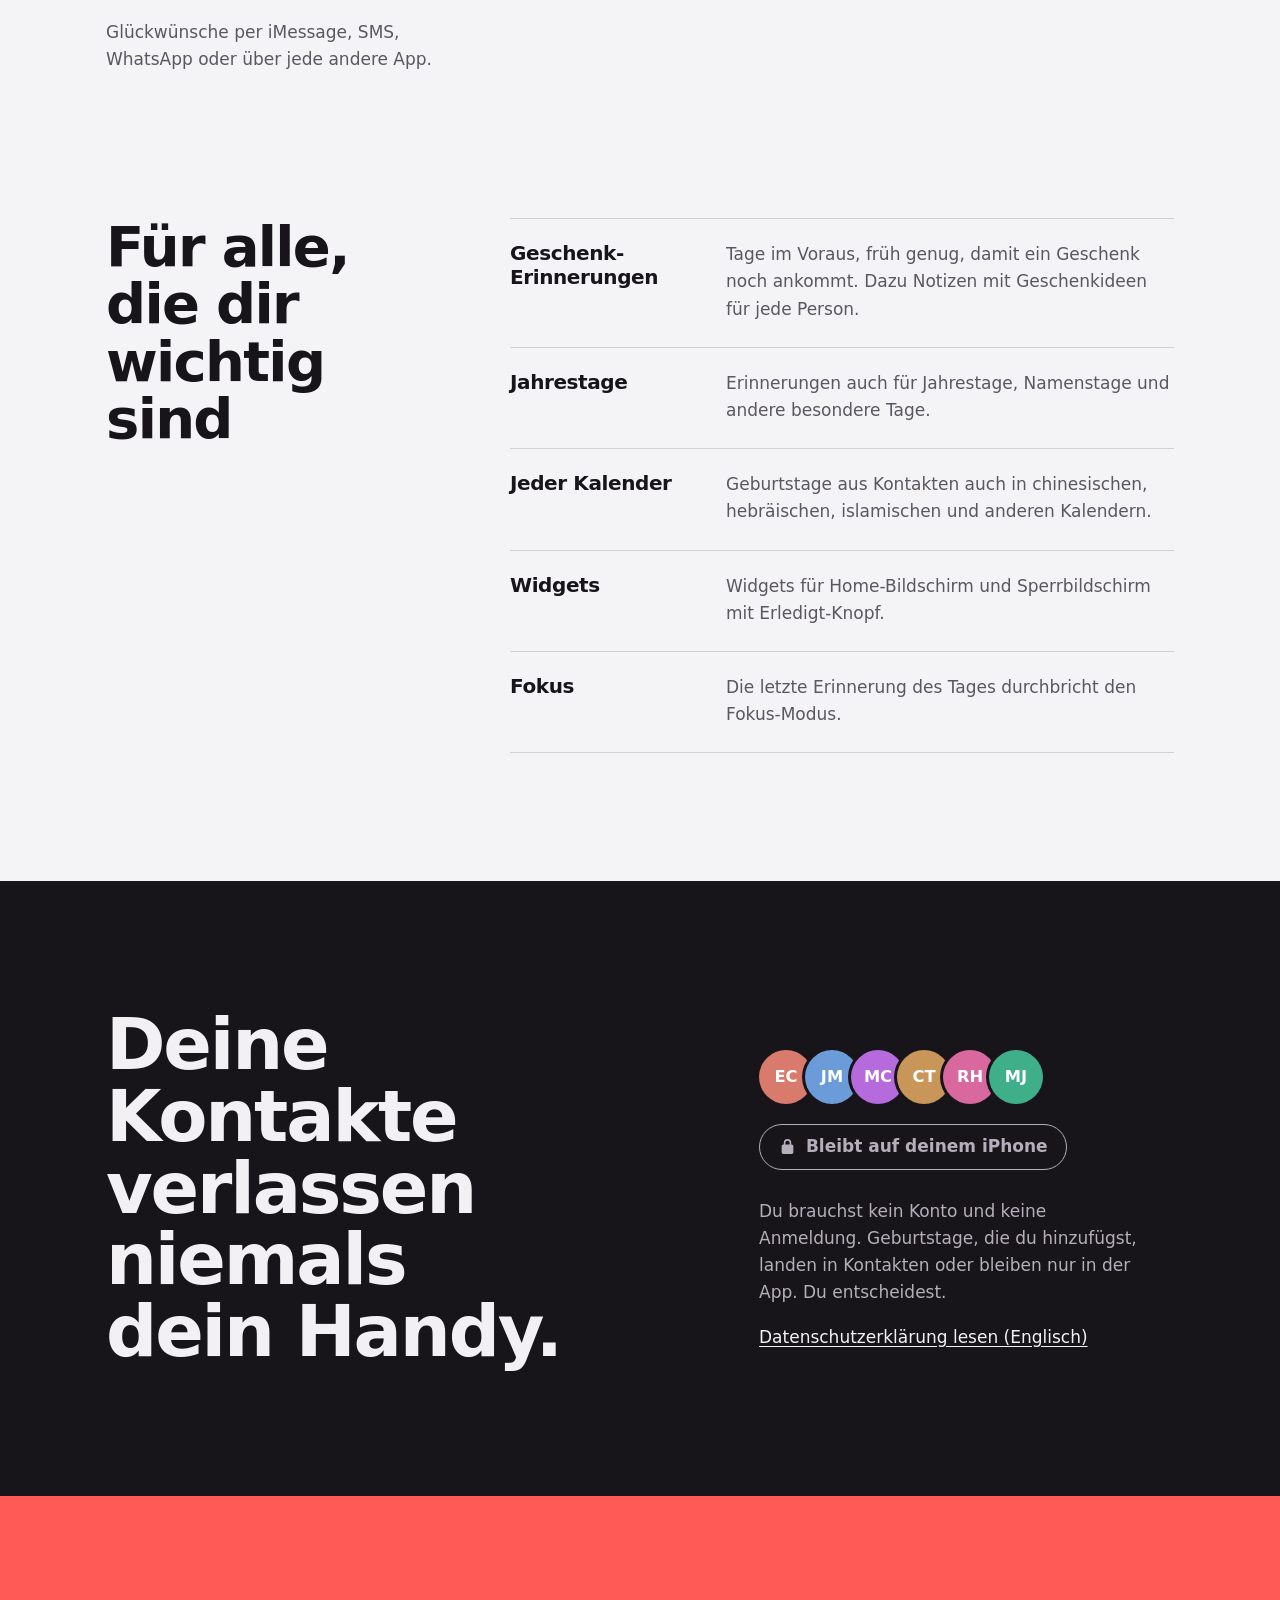
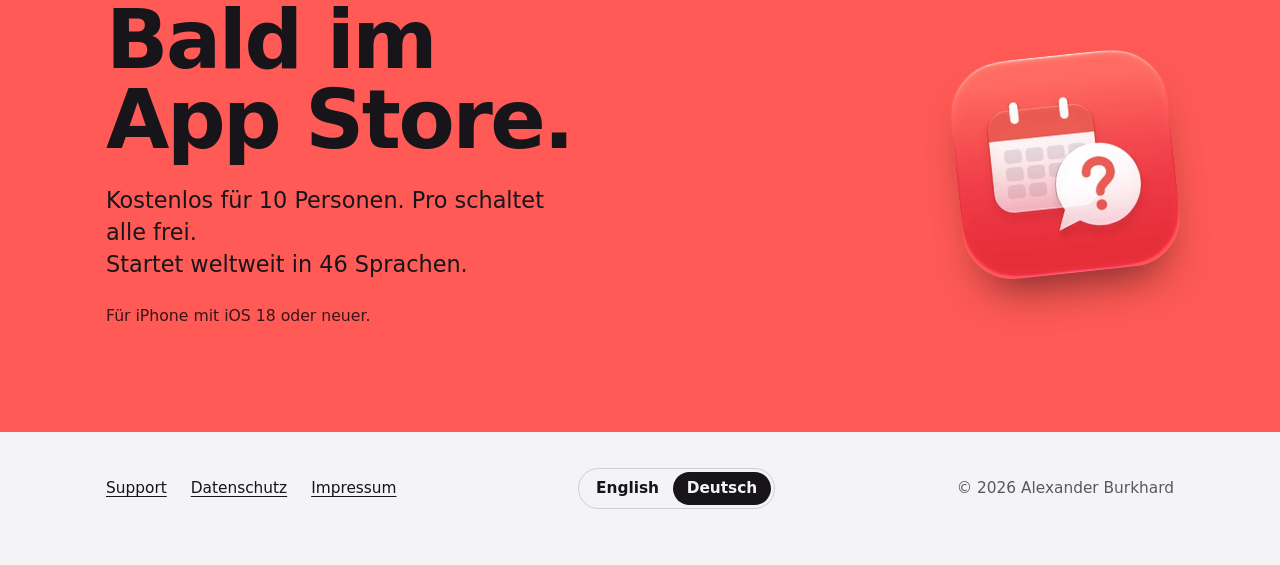
==== commit 94e0786e: "Privacy policy EN/DE/FR (2026-11-13): RevenueCat, Sentry, Cloudflare, gift links and click counter, " ====
--- a/de/index.html
+++ b/de/index.html
@@ -141,7 +141,7 @@
 <footer class="wrap foot">
   <nav aria-label="Footer">
     <a href="support/">Support</a>
-    <a href="../privacy/" hreflang="en" lang="en">Datenschutz (EN)</a>
+    <a href="privacy/">Datenschutz</a>
     <a href="../impressum/" hreflang="de" lang="de">Impressum</a>
   </nav>
   <div class="lang" aria-label="Language"><a href="../" hreflang="en" lang="en">English</a><span aria-current="true">Deutsch</span></div>
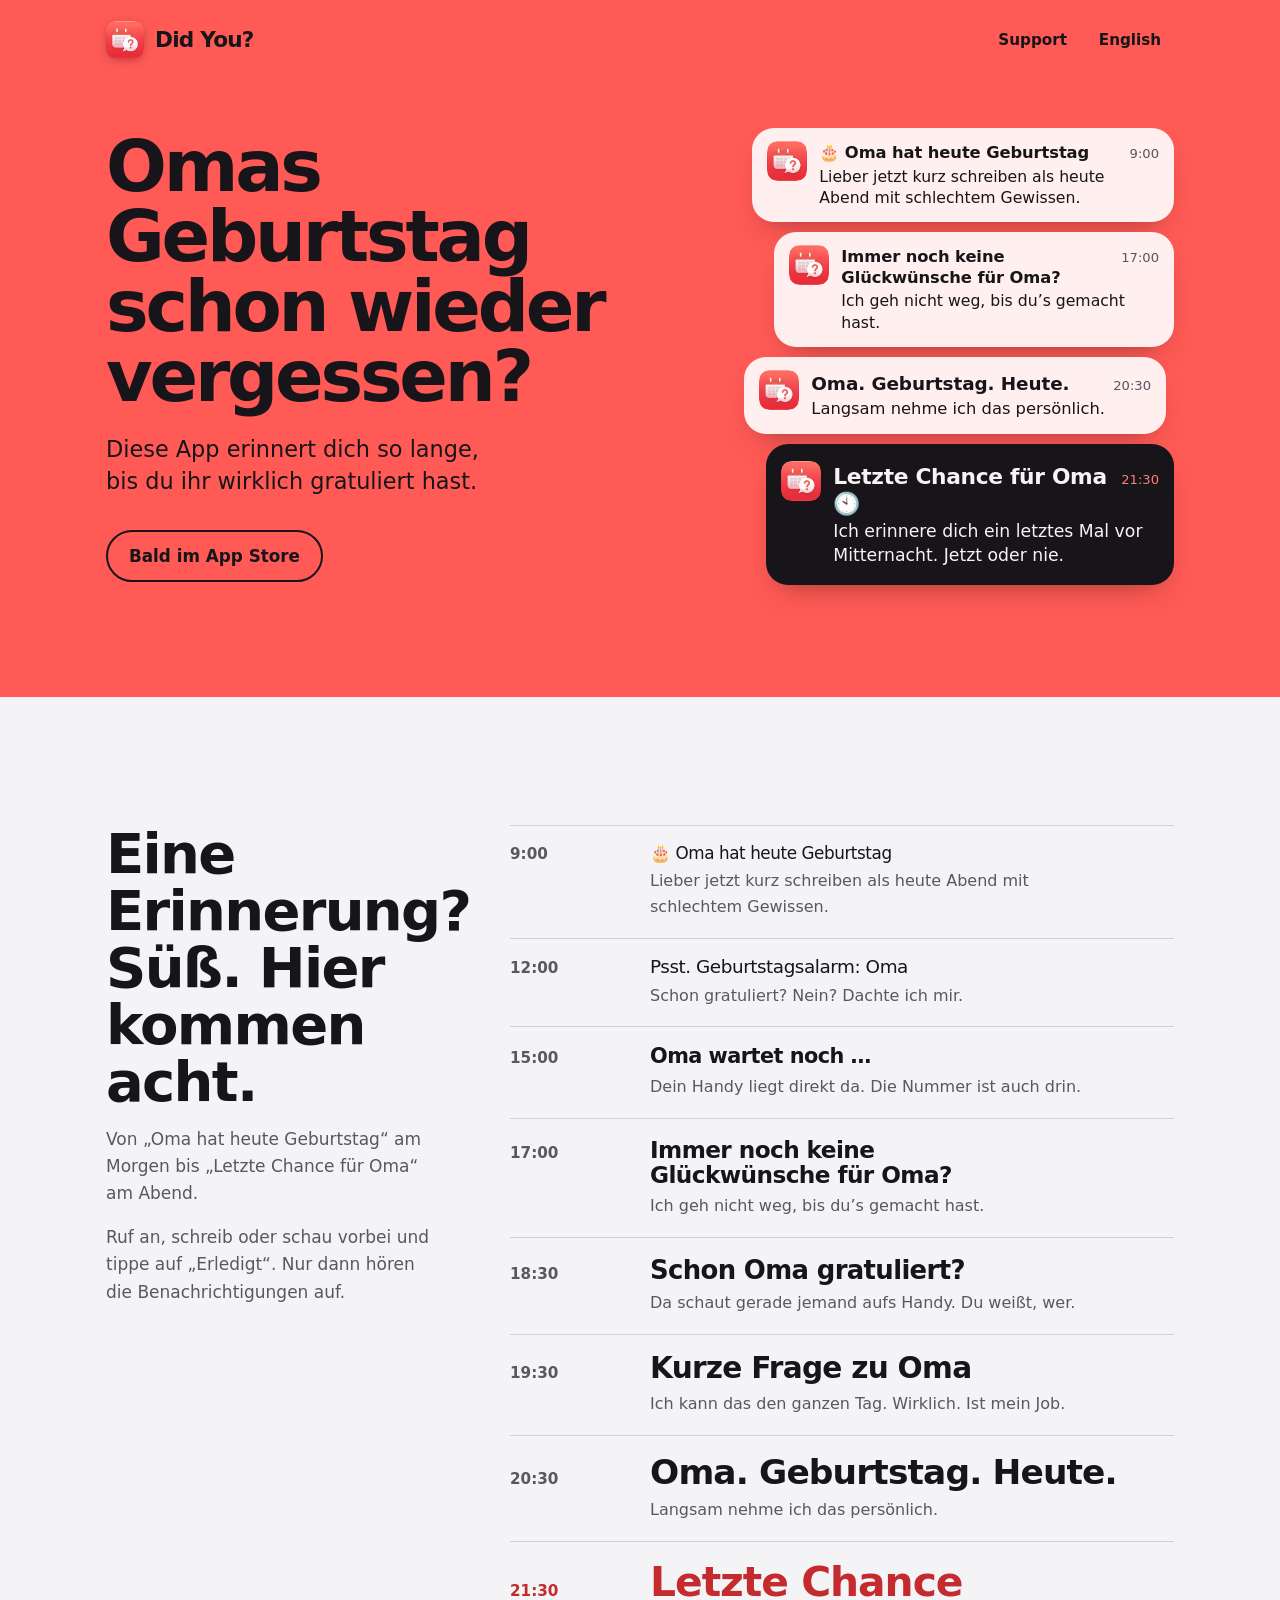
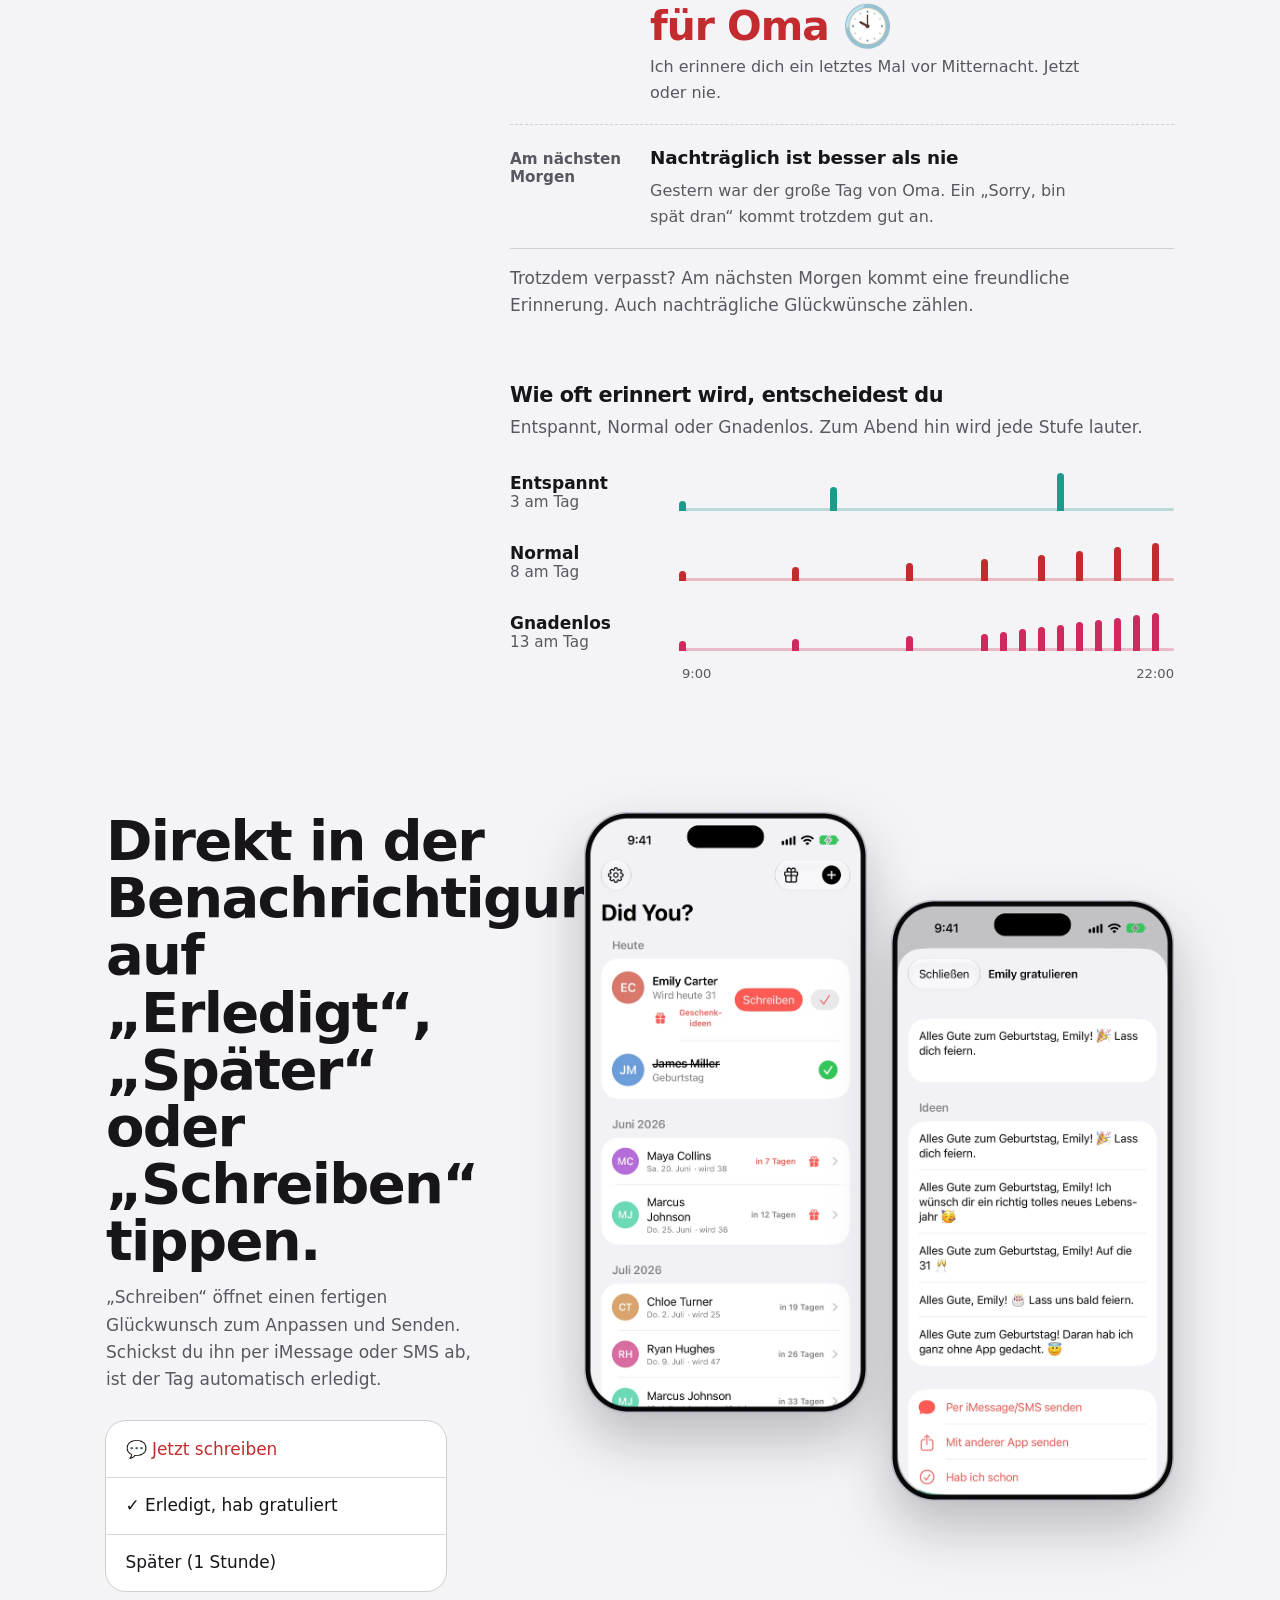
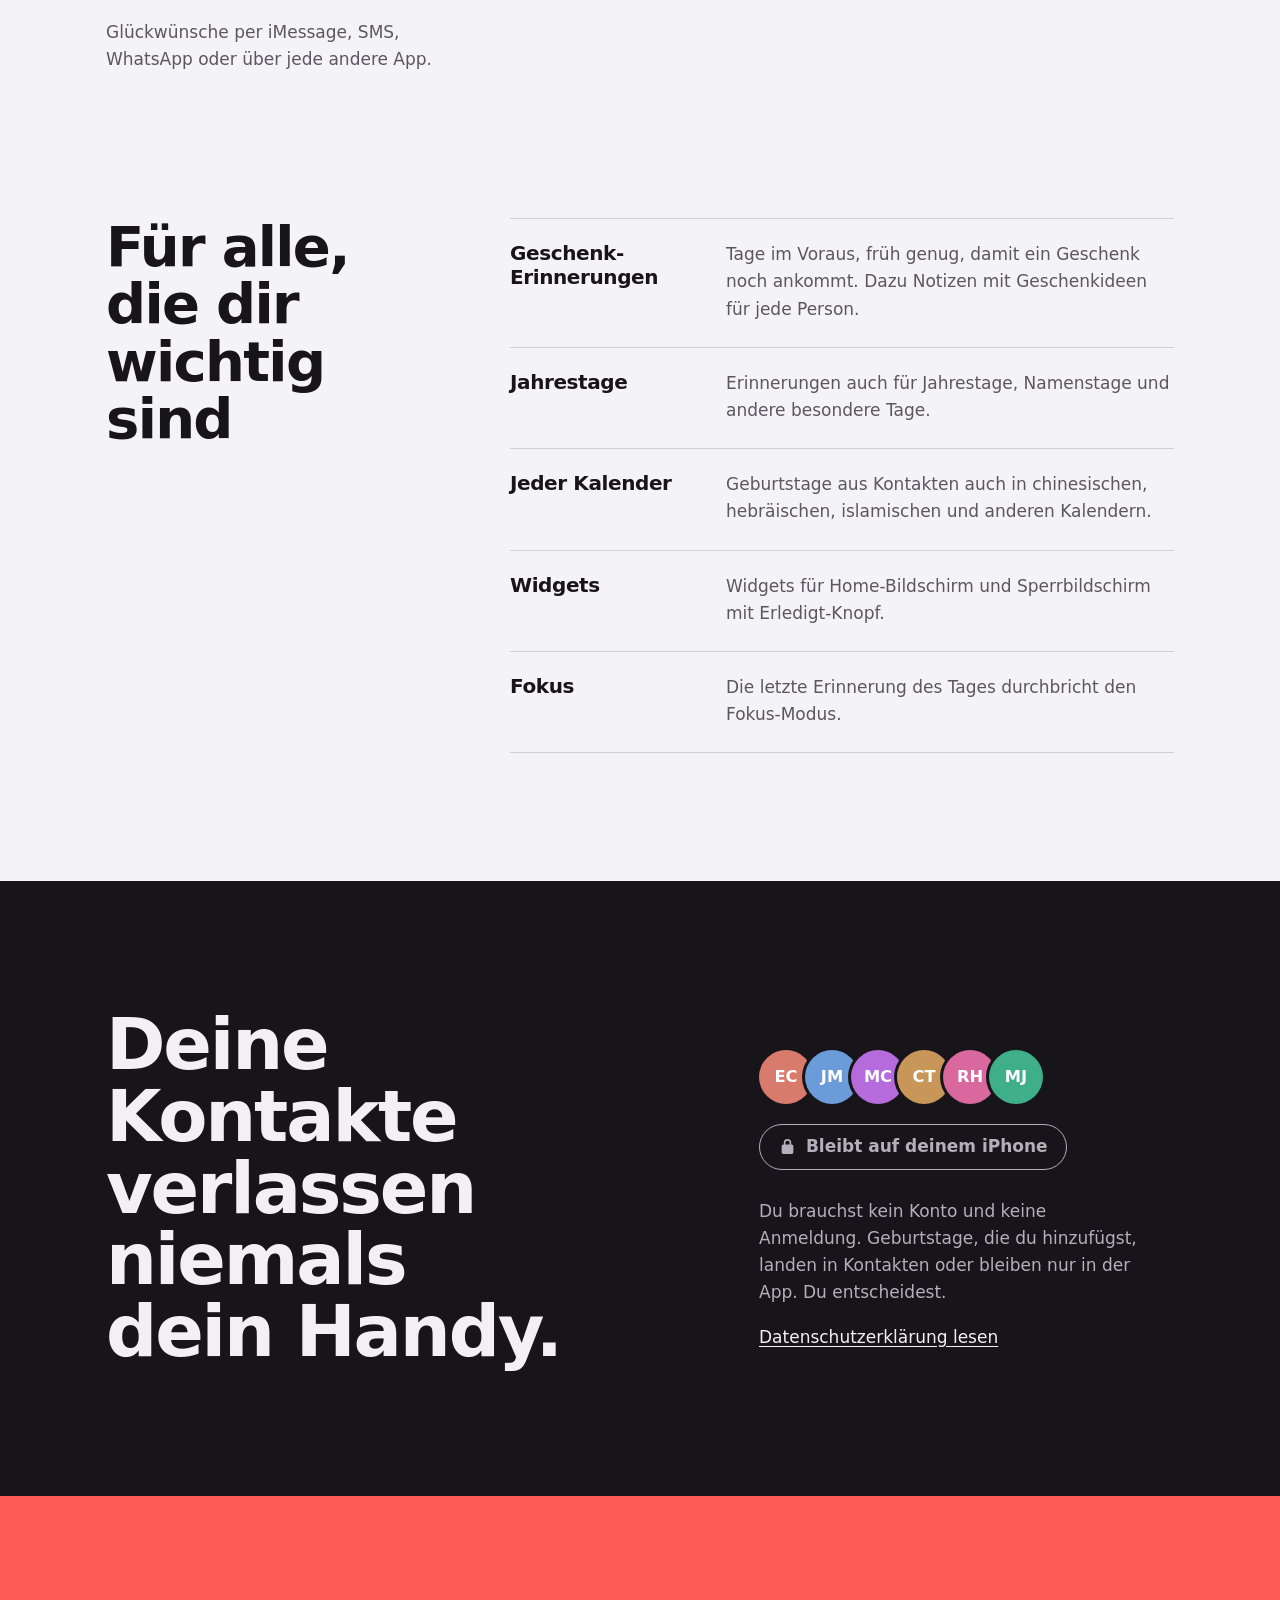
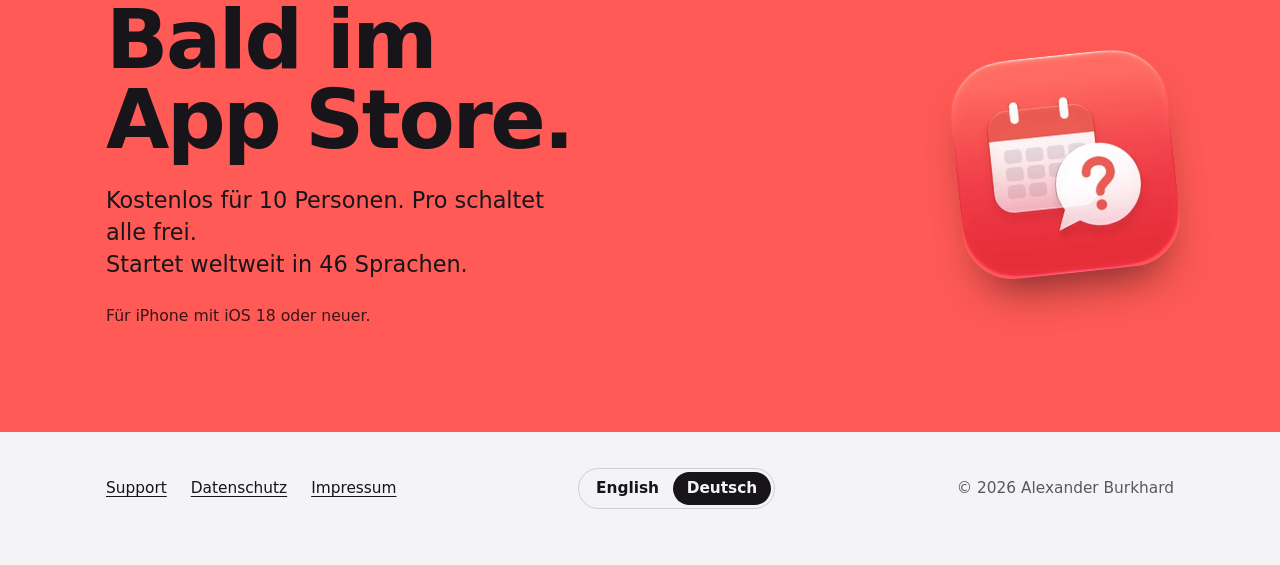
==== commit ccf32754: "DE landing links the German privacy policy" ====
--- a/de/index.html
+++ b/de/index.html
@@ -120,7 +120,7 @@
           <ul class="faces" aria-hidden="true"><li style="background:#D97B6C">EC</li><li style="background:#6B9BD8">JM</li><li style="background:#B56BDB">MC</li><li style="background:#C9965A">CT</li><li style="background:#D9689F">RH</li><li style="background:#3FAF8A">MJ</li></ul>
           <p class="stays"><svg viewBox="0 0 16 16" aria-hidden="true"><path fill="currentColor" d="M8 1a3.5 3.5 0 0 0-3.5 3.5V6H4a1.5 1.5 0 0 0-1.5 1.5v6A1.5 1.5 0 0 0 4 15h8a1.5 1.5 0 0 0 1.5-1.5v-6A1.5 1.5 0 0 0 12 6h-.5V4.5A3.5 3.5 0 0 0 8 1Zm2 5H6V4.5a2 2 0 1 1 4 0V6Z"/></svg><span>Bleibt auf deinem iPhone</span></p>
           <p>Du brauchst kein Konto und keine Anmeldung. Geburtstage, die du hinzufügst, landen in Kontakten oder bleiben nur in der App. Du entscheidest.</p>
-          <p><a href="../privacy/" hreflang="en" lang="en">Datenschutzerklärung lesen (Englisch)</a></p>
+          <p><a href="privacy/">Datenschutzerklärung lesen</a></p>
         </div>
       </div>
     </div>
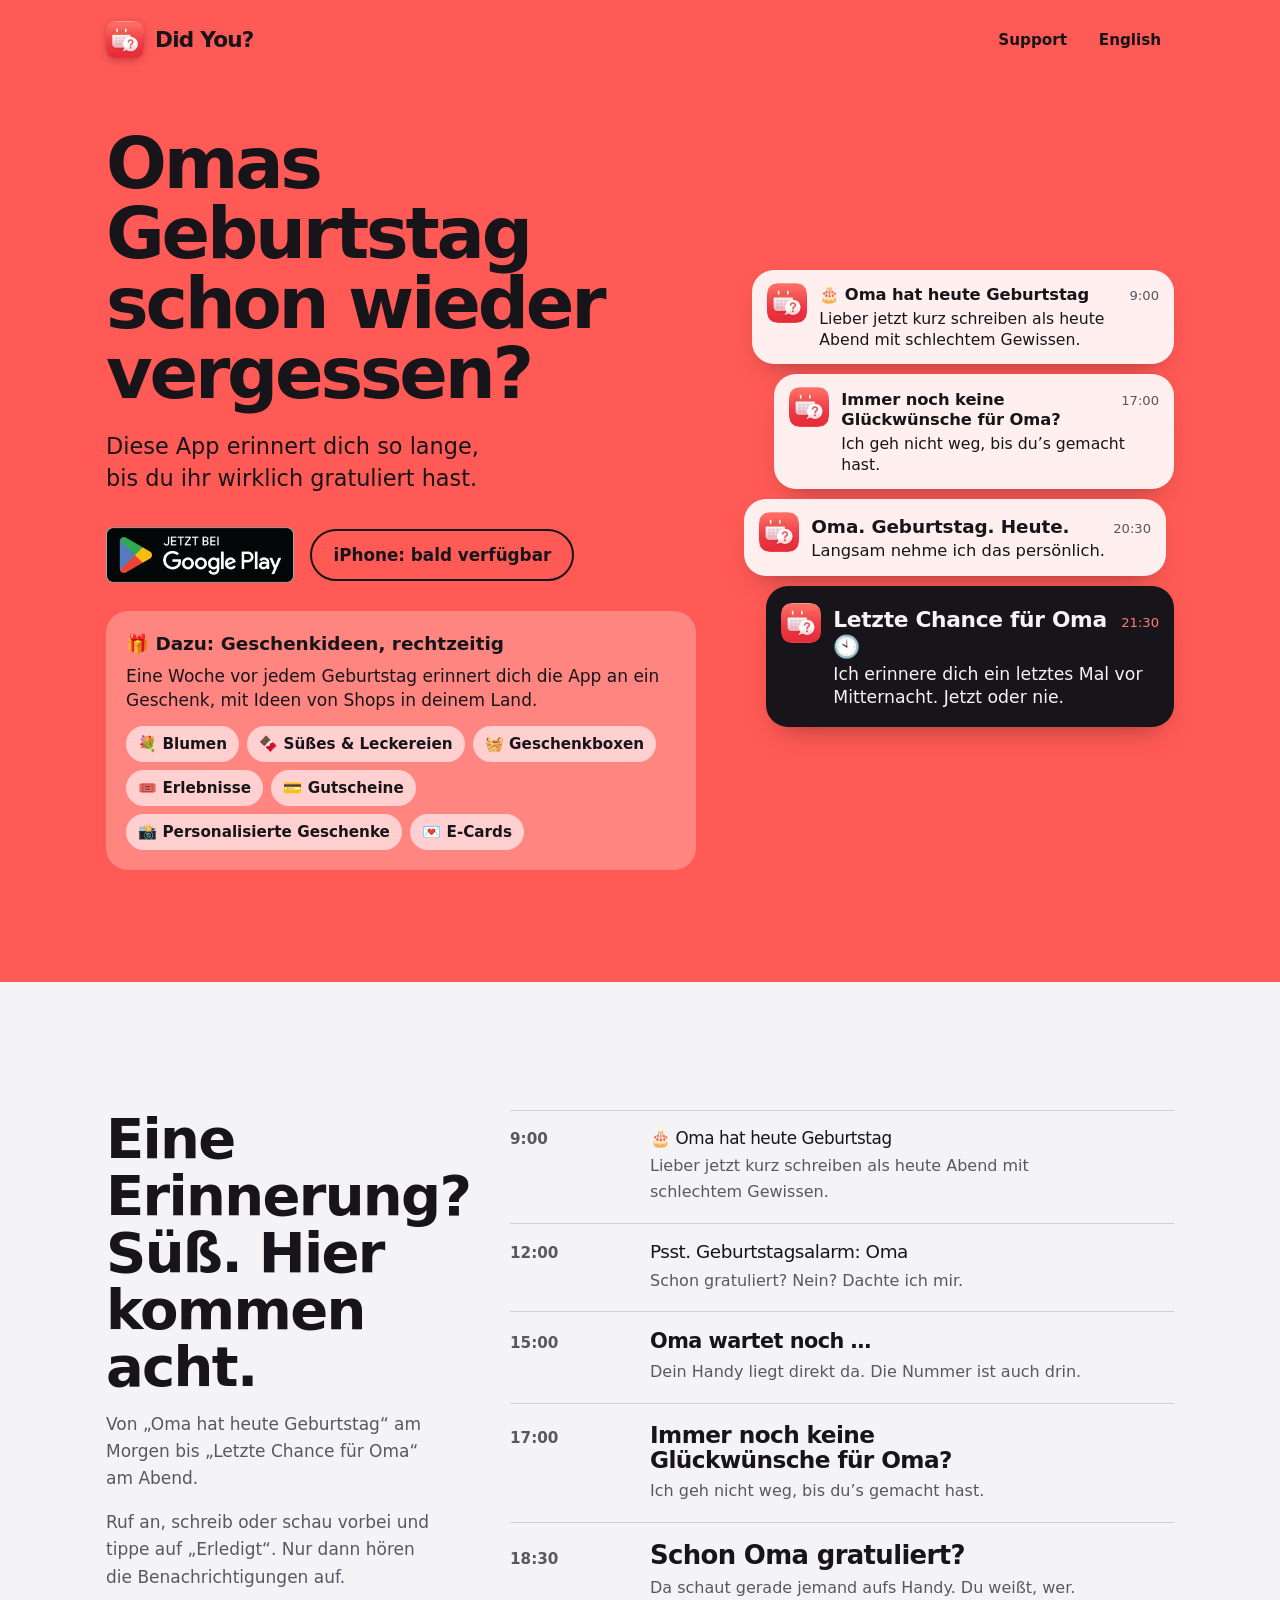
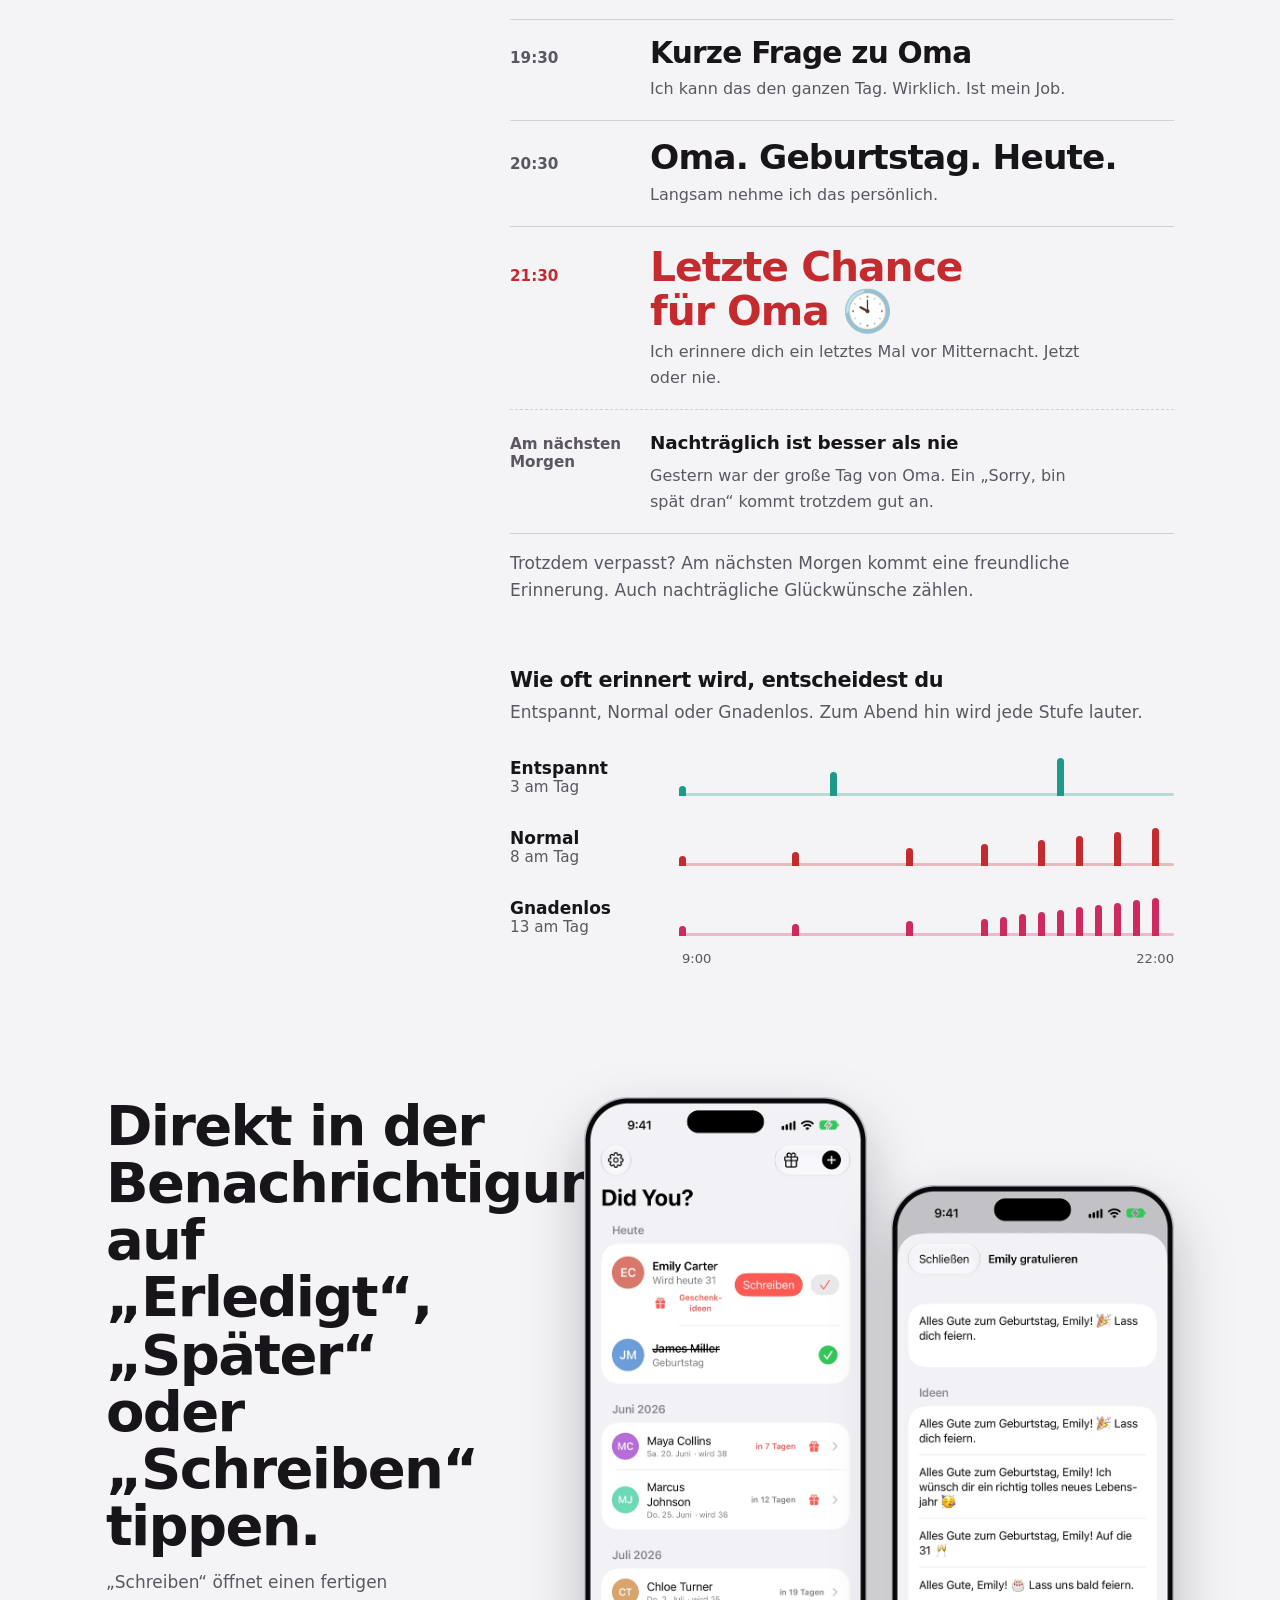
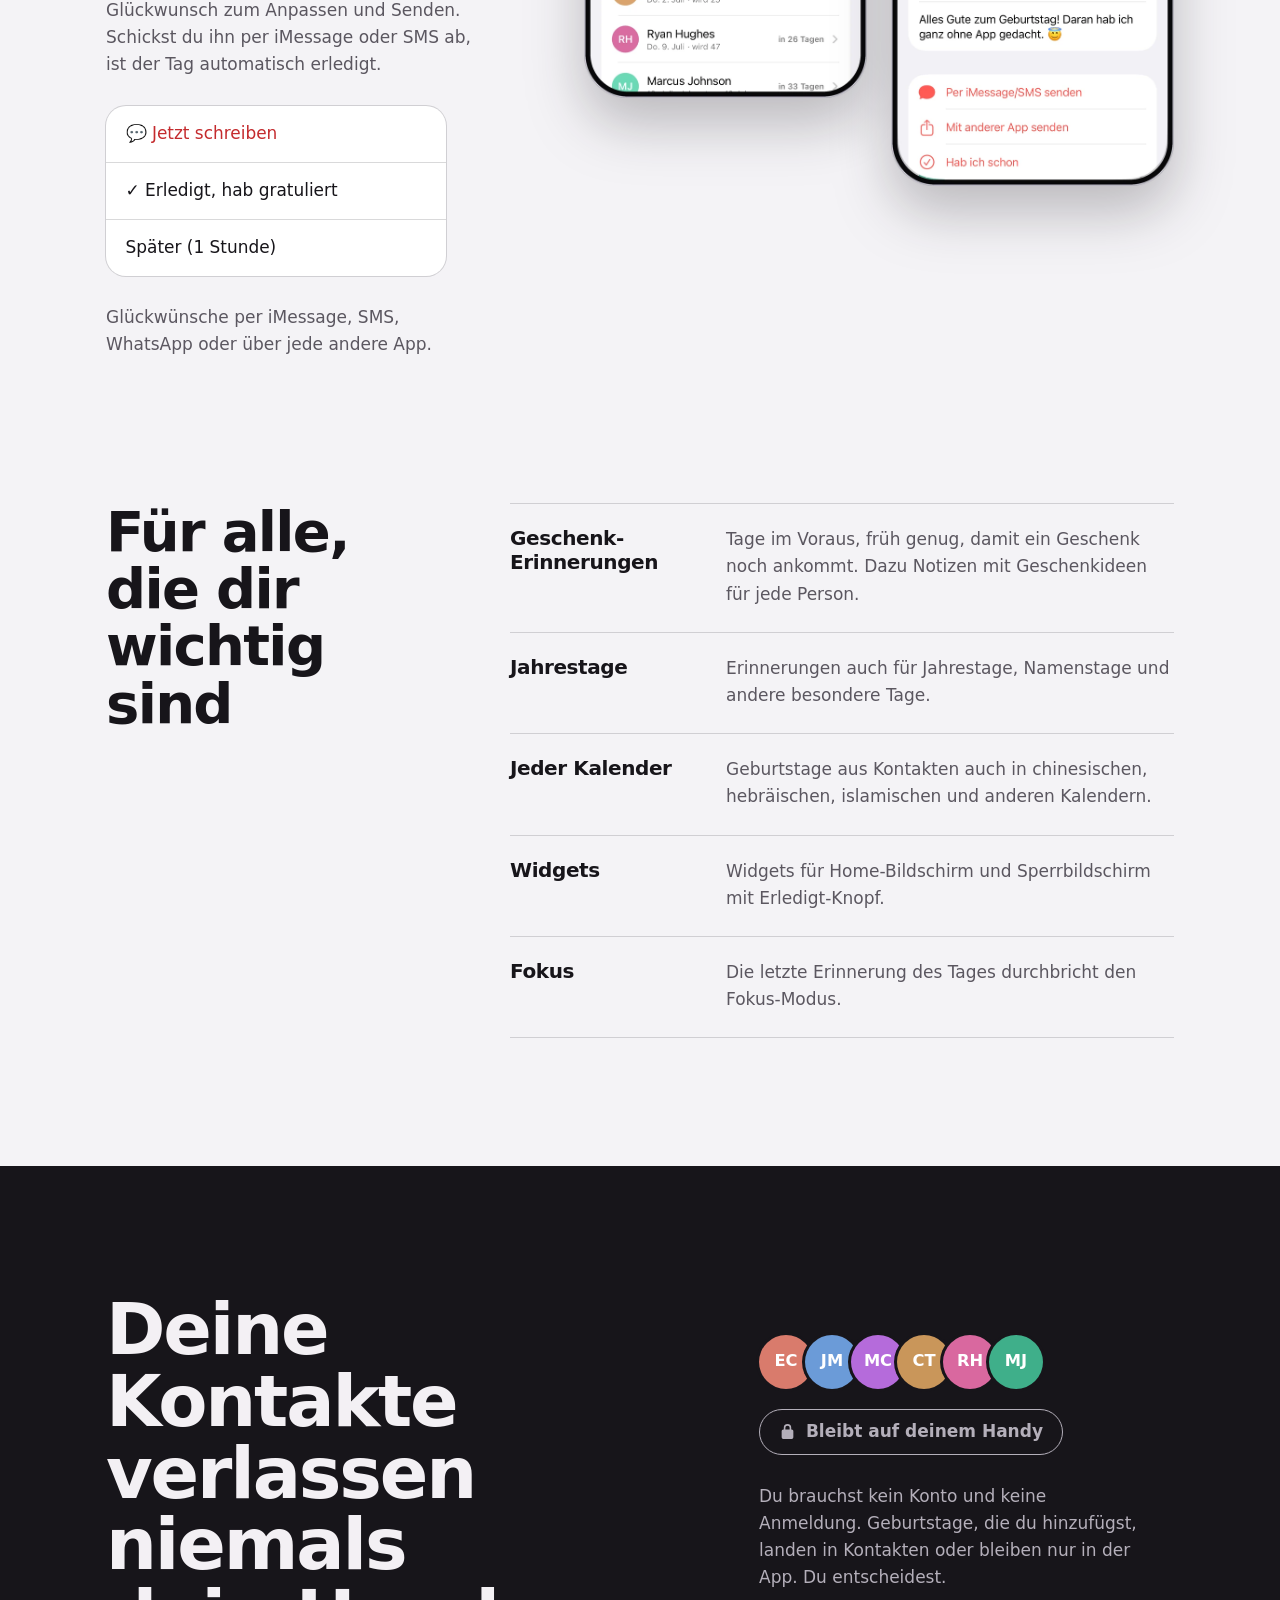
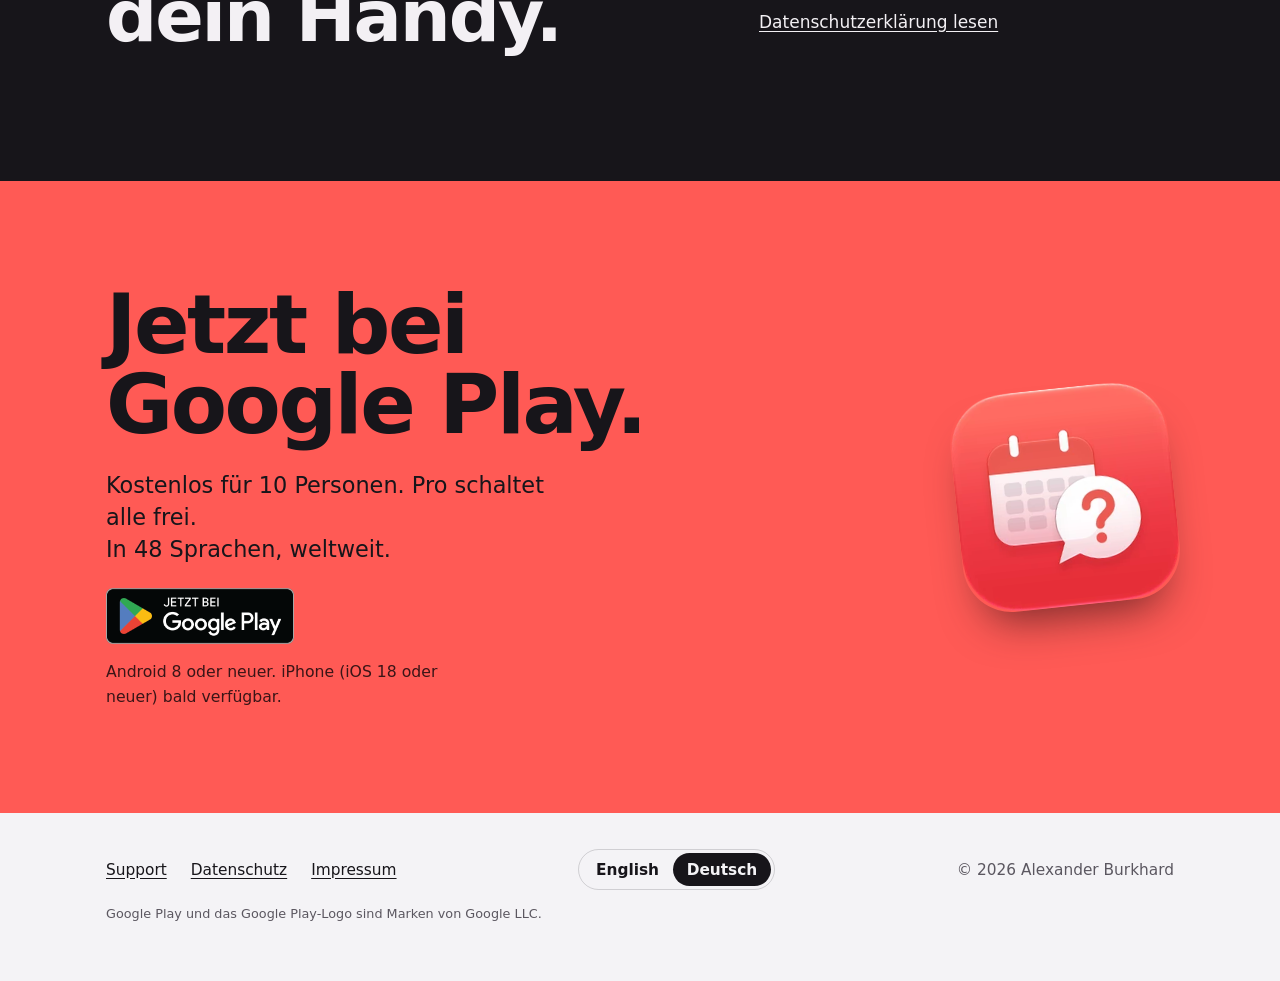
==== commit 4a1f1024: "Landing: Get it on Google Play, gift ideas in the hero, 48 languages, Android in the closing Co-Auth" ====
--- a/de/index.html
+++ b/de/index.html
@@ -33,7 +33,17 @@
       <div>
         <h1>Omas Geburtstag schon wieder vergessen?</h1>
         <p class="lede">Diese App erinnert dich so lange, bis du ihr wirklich gratuliert hast.</p>
-        <p class="soon">Bald im App Store</p>
+        <div class="get">
+          <a class="play" href="https://play.google.com/store/apps/details?id=app.didyou.android"><img src="../img/google-play-de.png" alt="Jetzt bei Google Play" width="189" height="56"></a>
+          <p class="soon">iPhone: bald verfügbar</p>
+        </div>
+        <div class="gift-hero">
+          <p class="gift-kick">🎁 Dazu: Geschenkideen, rechtzeitig</p>
+          <p class="gift-text">Eine Woche vor jedem Geburtstag erinnert dich die App an ein Geschenk, mit Ideen von Shops in deinem Land.</p>
+          <ul class="gift-cats" aria-label="Geschenkkategorien">
+            <li>💐 Blumen</li><li>🍫 Süßes &amp; Leckereien</li><li>🧺 Geschenkboxen</li><li>🎟️ Erlebnisse</li><li>💳 Gutscheine</li><li>📸 Personalisierte Geschenke</li><li>💌 E-Cards</li>
+          </ul>
+        </div>
       </div>
       <ol class="stack" aria-label="Benachrichtigungen zu einem Geburtstag, vom Morgen bis zum Abend">
       <li class="note" style="--i:0"><img src="../img/icon.webp" alt="" width="40" height="40"><div><p class="note-top"><b>🎂 Oma hat heute Geburtstag</b><time datetime="09:00">9:00</time></p><p>Lieber jetzt kurz schreiben als heute Abend mit schlechtem Gewissen.</p></div></li>
@@ -118,7 +128,7 @@
         <h2>Deine Kontakte verlassen niemals dein Handy.</h2>
         <div>
           <ul class="faces" aria-hidden="true"><li style="background:#D97B6C">EC</li><li style="background:#6B9BD8">JM</li><li style="background:#B56BDB">MC</li><li style="background:#C9965A">CT</li><li style="background:#D9689F">RH</li><li style="background:#3FAF8A">MJ</li></ul>
-          <p class="stays"><svg viewBox="0 0 16 16" aria-hidden="true"><path fill="currentColor" d="M8 1a3.5 3.5 0 0 0-3.5 3.5V6H4a1.5 1.5 0 0 0-1.5 1.5v6A1.5 1.5 0 0 0 4 15h8a1.5 1.5 0 0 0 1.5-1.5v-6A1.5 1.5 0 0 0 12 6h-.5V4.5A3.5 3.5 0 0 0 8 1Zm2 5H6V4.5a2 2 0 1 1 4 0V6Z"/></svg><span>Bleibt auf deinem iPhone</span></p>
+          <p class="stays"><svg viewBox="0 0 16 16" aria-hidden="true"><path fill="currentColor" d="M8 1a3.5 3.5 0 0 0-3.5 3.5V6H4a1.5 1.5 0 0 0-1.5 1.5v6A1.5 1.5 0 0 0 4 15h8a1.5 1.5 0 0 0 1.5-1.5v-6A1.5 1.5 0 0 0 12 6h-.5V4.5A3.5 3.5 0 0 0 8 1Zm2 5H6V4.5a2 2 0 1 1 4 0V6Z"/></svg><span>Bleibt auf deinem Handy</span></p>
           <p>Du brauchst kein Konto und keine Anmeldung. Geburtstage, die du hinzufügst, landen in Kontakten oder bleiben nur in der App. Du entscheidest.</p>
           <p><a href="privacy/">Datenschutzerklärung lesen</a></p>
         </div>
@@ -129,9 +139,10 @@
   <section class="coral closing">
     <div class="section wrap closing-grid">
       <div>
-        <h2>Bald im App Store.</h2>
-        <p class="lede">Kostenlos für 10 Personen. Pro schaltet alle frei.<br>Startet weltweit in 46 Sprachen.</p>
-        <p class="fine quiet">Für iPhone mit iOS 18 oder neuer.</p>
+        <h2>Jetzt bei Google Play.</h2>
+        <p class="lede">Kostenlos für 10 Personen. Pro schaltet alle frei.<br>In 48 Sprachen, weltweit.</p>
+        <p class="get"><a class="play" href="https://play.google.com/store/apps/details?id=app.didyou.android"><img src="../img/google-play-de.png" alt="Jetzt bei Google Play" width="189" height="56"></a></p>
+        <p class="fine quiet">Android 8 oder neuer. iPhone (iOS 18 oder neuer) bald verfügbar.</p>
       </div>
       <img class="closing-icon" src="../img/icon.webp" alt="" width="256" height="256">
     </div>
@@ -146,6 +157,7 @@
   </nav>
   <div class="lang" aria-label="Language"><a href="../" hreflang="en" lang="en">English</a><span aria-current="true">Deutsch</span></div>
   <span>© 2026 Alexander Burkhard</span>
+  <span class="tm">Google Play und das Google Play-Logo sind Marken von Google LLC.</span>
 </footer>
 </body>
 </html>
--- a/style.css
+++ b/style.css
@@ -190,3 +190,18 @@
 .faq dt{font:700 1.2rem/1.25 var(--display);letter-spacing:-.02em;margin-bottom:.4em}
 .faq dd{margin:0;color:var(--muted)}
 .faq em{font-style:normal;font-weight:600;color:var(--ink)}
+
+/* Store button and gift ideas in the hero (2026-11-20) */
+.get{display:flex;flex-wrap:wrap;align-items:center;gap:14px 16px;margin:0}
+.play{display:inline-block;line-height:0;border-radius:10px}
+.play img{height:56px;width:auto}
+.play:focus-visible{outline:3px solid var(--on-coral);outline-offset:3px}
+.gift-hero{margin-top:28px;max-width:38rem;background:rgba(255,255,255,.26);border-radius:22px;padding:18px 20px 20px}
+.gift-kick{margin:0 0 .3em;font-weight:800;font-size:1.15rem}
+.gift-text{margin:0 0 14px;line-height:1.42}
+.gift-cats{list-style:none;margin:0;padding:0;display:flex;flex-wrap:wrap;gap:8px}
+.gift-cats li{background:rgba(255,255,255,.62);border-radius:999px;padding:.38em .8em;font-weight:650;font-size:.95rem;white-space:nowrap}
+.closing .get{margin:1.2em 0 .9em}
+.foot .tm{font-size:.8rem;color:var(--muted)}
+.hero-grid{grid-template-columns:minmax(0,1fr)}
+@media (min-width:920px){.hero-grid{grid-template-columns:minmax(0,7fr) minmax(0,5fr)}}
